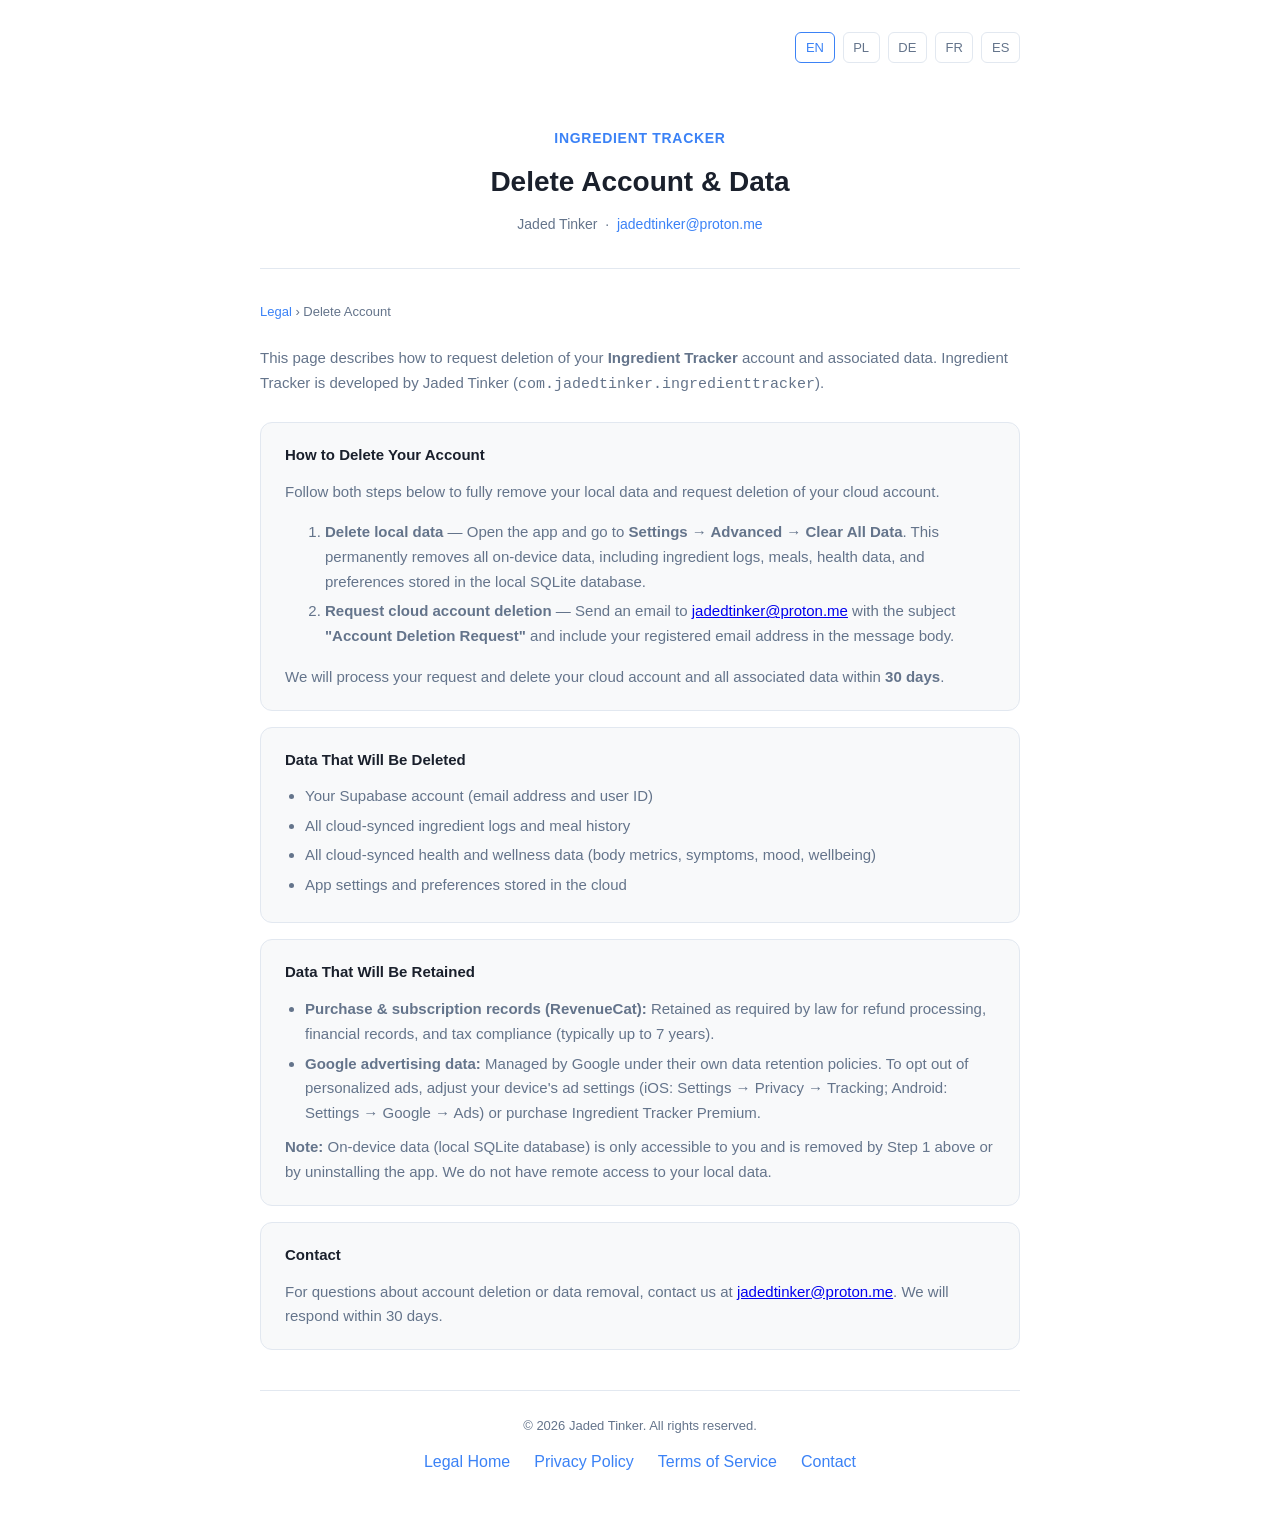
==== delete-account.html @ 76dcd32f "legal: update privacy pages" ====
<!DOCTYPE html>
<html lang="en">
<head>
  <meta charset="UTF-8" />
  <meta name="viewport" content="width=device-width, initial-scale=1.0" />
  <title>Delete Account — Ingredient Tracker</title>
  <link rel="stylesheet" href="style.css" />
  <script>
    (function () {
      var supported = ['en', 'pl', 'de', 'fr', 'es'];
      var param = new URLSearchParams(location.search).get('lang');
      var nav = ((navigator.language || navigator.userLanguage || '')).split('-')[0].toLowerCase();
      var lang = supported.indexOf(param) !== -1 ? param
               : supported.indexOf(nav)   !== -1 ? nav
               : 'en';
      window.SITE_LANG = lang;
      document.documentElement.lang = lang;
    }());
  </script>
</head>
<body>
  <div class="container">

    <!-- Language switcher -->
    <nav class="lang-switcher" id="lang-switcher">
      <a href="?lang=en">EN</a>
      <a href="?lang=pl">PL</a>
      <a href="?lang=de">DE</a>
      <a href="?lang=fr">FR</a>
      <a href="?lang=es">ES</a>
    </nav>

    <!-- ═══════════════════════════ ENGLISH ═══════════════════════════ -->
    <div class="lang-block" data-lang="en">
      <header>
        <p class="app-name">Ingredient Tracker</p>
        <h1>Delete Account &amp; Data</h1>
        <p class="meta">Jaded Tinker &nbsp;·&nbsp; <a href="mailto:jadedtinker@proton.me">jadedtinker@proton.me</a></p>
      </header>
      <nav class="breadcrumb"><a href="index.html">Legal</a> › Delete Account</nav>
      <p style="font-size:0.9375rem;color:var(--text-muted);margin-bottom:1.5rem;">This page describes how to request deletion of your <strong>Ingredient Tracker</strong> account and associated data. Ingredient Tracker is developed by Jaded Tinker (<code>com.jadedtinker.ingredienttracker</code>).</p>

      <section>
        <h2>How to Delete Your Account</h2>
        <p>Follow both steps below to fully remove your local data and request deletion of your cloud account.</p>
        <ol>
          <li>
            <strong>Delete local data</strong> — Open the app and go to <strong>Settings → Advanced → Clear All Data</strong>. This permanently removes all on-device data, including ingredient logs, meals, health data, and preferences stored in the local SQLite database.
          </li>
          <li>
            <strong>Request cloud account deletion</strong> — Send an email to <a href="mailto:jadedtinker@proton.me?subject=Account%20Deletion%20Request">jadedtinker@proton.me</a> with the subject <strong>"Account Deletion Request"</strong> and include your registered email address in the message body.
          </li>
        </ol>
        <p>We will process your request and delete your cloud account and all associated data within <strong>30 days</strong>.</p>
      </section>

      <section>
        <h2>Data That Will Be Deleted</h2>
        <ul>
          <li>Your Supabase account (email address and user ID)</li>
          <li>All cloud-synced ingredient logs and meal history</li>
          <li>All cloud-synced health and wellness data (body metrics, symptoms, mood, wellbeing)</li>
          <li>App settings and preferences stored in the cloud</li>
        </ul>
      </section>

      <section>
        <h2>Data That Will Be Retained</h2>
        <ul>
          <li><strong>Purchase &amp; subscription records (RevenueCat):</strong> Retained as required by law for refund processing, financial records, and tax compliance (typically up to 7 years).</li>
          <li><strong>Google advertising data:</strong> Managed by Google under their own data retention policies. To opt out of personalized ads, adjust your device's ad settings (iOS: Settings → Privacy → Tracking; Android: Settings → Google → Ads) or purchase Ingredient Tracker Premium.</li>
        </ul>
        <p><strong>Note:</strong> On-device data (local SQLite database) is only accessible to you and is removed by Step 1 above or by uninstalling the app. We do not have remote access to your local data.</p>
      </section>

      <section>
        <h2>Contact</h2>
        <p>For questions about account deletion or data removal, contact us at <a href="mailto:jadedtinker@proton.me">jadedtinker@proton.me</a>. We will respond within 30 days.</p>
      </section>

      <footer><p>© 2026 Jaded Tinker. All rights reserved.</p><div class="footer-links"><a href="index.html">Legal Home</a><a href="privacy.html">Privacy Policy</a><a href="terms.html">Terms of Service</a><a href="mailto:jadedtinker@proton.me">Contact</a></div></footer>
    </div>

    <!-- ═══════════════════════════ POLISH ═══════════════════════════ -->
    <div class="lang-block" data-lang="pl" hidden>
      <header>
        <p class="app-name">Ingredient Tracker</p>
        <h1>Usuń Konto i Dane</h1>
        <p class="meta">Jaded Tinker &nbsp;·&nbsp; <a href="mailto:jadedtinker@proton.me">jadedtinker@proton.me</a></p>
      </header>
      <nav class="breadcrumb"><a href="index.html?lang=pl">Dokumenty prawne</a> › Usuń Konto</nav>
      <p style="font-size:0.9375rem;color:var(--text-muted);margin-bottom:1.5rem;">Ta strona opisuje, jak poprosić o usunięcie konta w aplikacji <strong>Ingredient Tracker</strong> i powiązanych z nim danych. Aplikacja Ingredient Tracker jest tworzona przez Jaded Tinker (<code>com.jadedtinker.ingredienttracker</code>).</p>

      <section>
        <h2>Jak usunąć konto</h2>
        <p>Wykonaj oba poniższe kroki, aby całkowicie usunąć dane lokalne i poprosić o usunięcie konta w chmurze.</p>
        <ol>
          <li>
            <strong>Usuń dane lokalne</strong> — Otwórz aplikację i przejdź do <strong>Ustawienia → Zaawansowane → Wyczyść wszystkie dane</strong>. Spowoduje to trwałe usunięcie wszystkich danych zapisanych na urządzeniu: dzienników składników, posiłków, danych zdrowotnych i preferencji zapisanych w lokalnej bazie danych SQLite.
          </li>
          <li>
            <strong>Poproś o usunięcie konta w chmurze</strong> — Wyślij e-mail na adres <a href="mailto:jadedtinker@proton.me?subject=Pro%C5%9Bba%20o%20usuni%C4%99cie%20konta">jadedtinker@proton.me</a> z tematem <strong>„Prośba o usunięcie konta"</strong> i podaj w wiadomości swój zarejestrowany adres e-mail.
          </li>
        </ol>
        <p>Rozpatrzymy Twoją prośbę i usuniemy konto w chmurze wraz ze wszystkimi powiązanymi danymi w ciągu <strong>30 dni</strong>.</p>
      </section>

      <section>
        <h2>Dane, które zostaną usunięte</h2>
        <ul>
          <li>Twoje konto Supabase (adres e-mail i identyfikator użytkownika)</li>
          <li>Wszystkie zsynchronizowane dzienniki składników i historia posiłków</li>
          <li>Wszystkie zsynchronizowane dane zdrowotne i dotyczące samopoczucia (parametry ciała, objawy, nastrój, samopoczucie)</li>
          <li>Ustawienia i preferencje aplikacji przechowywane w chmurze</li>
        </ul>
      </section>

      <section>
        <h2>Dane, które zostaną zachowane</h2>
        <ul>
          <li><strong>Rekordy zakupów i subskrypcji (RevenueCat):</strong> Przechowywane zgodnie z wymogami prawa na potrzeby obsługi zwrotów, dokumentacji finansowej i rozliczeń podatkowych (zazwyczaj do 7 lat).</li>
          <li><strong>Dane reklamowe Google:</strong> Zarządzane przez Google zgodnie z ich własną polityką przechowywania danych. Aby zrezygnować z reklam spersonalizowanych, skorzystaj z ustawień reklam na swoim urządzeniu (iOS: Ustawienia → Prywatność → Śledzenie; Android: Ustawienia → Google → Reklamy) lub kup Ingredient Tracker Premium.</li>
        </ul>
        <p><strong>Uwaga:</strong> Dane lokalne na urządzeniu (lokalna baza danych SQLite) są dostępne wyłącznie dla Ciebie i są usuwane w kroku 1 powyżej lub po odinstalowaniu aplikacji. Nie mamy zdalnego dostępu do Twoich lokalnych danych.</p>
      </section>

      <section>
        <h2>Kontakt</h2>
        <p>W razie pytań dotyczących usunięcia konta lub danych skontaktuj się z nami pod adresem <a href="mailto:jadedtinker@proton.me">jadedtinker@proton.me</a>. Odpowiemy w ciągu 30 dni.</p>
      </section>

      <footer><p>© 2026 Jaded Tinker. Wszelkie prawa zastrzeżone.</p><div class="footer-links"><a href="index.html?lang=pl">Dokumenty prawne</a><a href="privacy.html?lang=pl">Polityka prywatności</a><a href="terms.html?lang=pl">Warunki korzystania</a><a href="mailto:jadedtinker@proton.me">Kontakt</a></div></footer>
    </div>

    <!-- ═══════════════════════════ GERMAN ═══════════════════════════ -->
    <div class="lang-block" data-lang="de" hidden>
      <header>
        <p class="app-name">Ingredient Tracker</p>
        <h1>Konto und Daten löschen</h1>
        <p class="meta">Jaded Tinker &nbsp;·&nbsp; <a href="mailto:jadedtinker@proton.me">jadedtinker@proton.me</a></p>
      </header>
      <nav class="breadcrumb"><a href="index.html?lang=de">Rechtliches</a> › Konto löschen</nav>
      <p style="font-size:0.9375rem;color:var(--text-muted);margin-bottom:1.5rem;">Diese Seite beschreibt, wie Sie die Löschung Ihres <strong>Ingredient Tracker</strong>-Kontos und der damit verbundenen Daten beantragen können. Ingredient Tracker wird von Jaded Tinker entwickelt (<code>com.jadedtinker.ingredienttracker</code>).</p>

      <section>
        <h2>So löschen Sie Ihr Konto</h2>
        <p>Führen Sie beide folgenden Schritte aus, um Ihre lokalen Daten vollständig zu entfernen und die Löschung Ihres Cloud-Kontos zu beantragen.</p>
        <ol>
          <li>
            <strong>Lokale Daten löschen</strong> — Öffnen Sie die App und gehen Sie zu <strong>Einstellungen → Erweitert → Alle Daten löschen</strong>. Dadurch werden alle auf dem Gerät gespeicherten Daten dauerhaft entfernt: Zutatenlogs, Mahlzeiten, Gesundheitsdaten und Einstellungen in der lokalen SQLite-Datenbank.
          </li>
          <li>
            <strong>Cloud-Konto-Löschung beantragen</strong> — Senden Sie eine E-Mail an <a href="mailto:jadedtinker@proton.me?subject=Antrag%20auf%20Kontol%C3%B6schung">jadedtinker@proton.me</a> mit dem Betreff <strong>„Antrag auf Kontolöschung"</strong> und geben Sie in der Nachricht Ihre registrierte E-Mail-Adresse an.
          </li>
        </ol>
        <p>Wir werden Ihre Anfrage bearbeiten und Ihr Cloud-Konto sowie alle zugehörigen Daten innerhalb von <strong>30 Tagen</strong> löschen.</p>
      </section>

      <section>
        <h2>Zu löschende Daten</h2>
        <ul>
          <li>Ihr Supabase-Konto (E-Mail-Adresse und Benutzer-ID)</li>
          <li>Alle cloud-synchronisierten Zutatenlogs und der Mahlzeitenverlauf</li>
          <li>Alle cloud-synchronisierten Gesundheits- und Wellnessdaten (Körperwerte, Symptome, Stimmung, Wohlbefinden)</li>
          <li>In der Cloud gespeicherte App-Einstellungen und Präferenzen</li>
        </ul>
      </section>

      <section>
        <h2>Aufzubewahrende Daten</h2>
        <ul>
          <li><strong>Kauf- und Abonnementdatensätze (RevenueCat):</strong> Werden gesetzlich vorgeschrieben für Rückabwicklungen, Finanzunterlagen und Steuerpflichten aufbewahrt (in der Regel bis zu 7 Jahre).</li>
          <li><strong>Google-Werbedaten:</strong> Werden von Google gemäß deren eigenen Datenaufbewahrungsrichtlinien verwaltet. Um personalisierte Werbung zu deaktivieren, nutzen Sie die Werbeeinstellungen Ihres Geräts (iOS: Einstellungen → Datenschutz → Tracking; Android: Einstellungen → Google → Werbung) oder erwerben Sie Ingredient Tracker Premium.</li>
        </ul>
        <p><strong>Hinweis:</strong> Lokale Gerätedaten (SQLite-Datenbank) sind nur für Sie zugänglich und werden durch Schritt 1 oben oder durch Deinstallation der App entfernt. Wir haben keinen Fernzugriff auf Ihre lokalen Daten.</p>
      </section>

      <section>
        <h2>Kontakt</h2>
        <p>Bei Fragen zur Kontolöschung oder Datenlöschung wenden Sie sich an <a href="mailto:jadedtinker@proton.me">jadedtinker@proton.me</a>. Wir antworten innerhalb von 30 Tagen.</p>
      </section>

      <footer><p>© 2026 Jaded Tinker. Alle Rechte vorbehalten.</p><div class="footer-links"><a href="index.html?lang=de">Rechtliches</a><a href="privacy.html?lang=de">Datenschutzerklärung</a><a href="terms.html?lang=de">Nutzungsbedingungen</a><a href="mailto:jadedtinker@proton.me">Kontakt</a></div></footer>
    </div>

    <!-- ═══════════════════════════ FRENCH ═══════════════════════════ -->
    <div class="lang-block" data-lang="fr" hidden>
      <header>
        <p class="app-name">Ingredient Tracker</p>
        <h1>Supprimer le Compte et les Données</h1>
        <p class="meta">Jaded Tinker &nbsp;·&nbsp; <a href="mailto:jadedtinker@proton.me">jadedtinker@proton.me</a></p>
      </header>
      <nav class="breadcrumb"><a href="index.html?lang=fr">Documents Légaux</a> › Supprimer le Compte</nav>
      <p style="font-size:0.9375rem;color:var(--text-muted);margin-bottom:1.5rem;">Cette page explique comment demander la suppression de votre compte <strong>Ingredient Tracker</strong> et des données associées. Ingredient Tracker est développé par Jaded Tinker (<code>com.jadedtinker.ingredienttracker</code>).</p>

      <section>
        <h2>Comment supprimer votre compte</h2>
        <p>Suivez les deux étapes ci-dessous pour supprimer intégralement vos données locales et demander la suppression de votre compte cloud.</p>
        <ol>
          <li>
            <strong>Effacer les données locales</strong> — Ouvrez l'application et accédez à <strong>Paramètres → Avancé → Effacer toutes les données</strong>. Cela supprimera définitivement toutes les données stockées sur l'appareil : journaux d'ingrédients, repas, données de santé et préférences enregistrés dans la base de données SQLite locale.
          </li>
          <li>
            <strong>Demander la suppression du compte cloud</strong> — Envoyez un e-mail à <a href="mailto:jadedtinker@proton.me?subject=Demande%20de%20suppression%20de%20compte">jadedtinker@proton.me</a> avec l'objet <strong>« Demande de suppression de compte »</strong> et indiquez votre adresse e-mail enregistrée dans le corps du message.
          </li>
        </ol>
        <p>Nous traiterons votre demande et supprimerons votre compte cloud ainsi que toutes les données associées dans un délai de <strong>30 jours</strong>.</p>
      </section>

      <section>
        <h2>Données qui seront supprimées</h2>
        <ul>
          <li>Votre compte Supabase (adresse e-mail et identifiant utilisateur)</li>
          <li>Tous les journaux d'ingrédients et l'historique des repas synchronisés dans le cloud</li>
          <li>Toutes les données de santé et de bien-être synchronisées (métriques corporelles, symptômes, humeur, bien-être)</li>
          <li>Paramètres et préférences de l'application stockés dans le cloud</li>
        </ul>
      </section>

      <section>
        <h2>Données conservées</h2>
        <ul>
          <li><strong>Enregistrements d'achats et d'abonnements (RevenueCat) :</strong> Conservés conformément à la loi pour le traitement des remboursements, les documents financiers et les obligations fiscales (généralement jusqu'à 7 ans).</li>
          <li><strong>Données publicitaires Google :</strong> Gérées par Google selon leurs propres politiques de conservation des données. Pour désactiver la publicité personnalisée, utilisez les paramètres publicitaires de votre appareil (iOS : Réglages → Confidentialité → Suivi ; Android : Paramètres → Google → Annonces) ou achetez Ingredient Tracker Premium.</li>
        </ul>
        <p><strong>Remarque :</strong> Les données locales sur l'appareil (base de données SQLite) ne sont accessibles qu'à vous et sont supprimées à l'étape 1 ci-dessus ou lors de la désinstallation de l'application. Nous n'avons pas accès à distance à vos données locales.</p>
      </section>

      <section>
        <h2>Contact</h2>
        <p>Pour toute question concernant la suppression de compte ou de données, contactez-nous à <a href="mailto:jadedtinker@proton.me">jadedtinker@proton.me</a>. Nous répondrons dans un délai de 30 jours.</p>
      </section>

      <footer><p>© 2026 Jaded Tinker. Tous droits réservés.</p><div class="footer-links"><a href="index.html?lang=fr">Documents Légaux</a><a href="privacy.html?lang=fr">Politique de Confidentialité</a><a href="terms.html?lang=fr">Conditions d'Utilisation</a><a href="mailto:jadedtinker@proton.me">Contact</a></div></footer>
    </div>

    <!-- ═══════════════════════════ SPANISH ═══════════════════════════ -->
    <div class="lang-block" data-lang="es" hidden>
      <header>
        <p class="app-name">Ingredient Tracker</p>
        <h1>Eliminar Cuenta y Datos</h1>
        <p class="meta">Jaded Tinker &nbsp;·&nbsp; <a href="mailto:jadedtinker@proton.me">jadedtinker@proton.me</a></p>
      </header>
      <nav class="breadcrumb"><a href="index.html?lang=es">Documentos Legales</a> › Eliminar Cuenta</nav>
      <p style="font-size:0.9375rem;color:var(--text-muted);margin-bottom:1.5rem;">Esta página describe cómo solicitar la eliminación de su cuenta de <strong>Ingredient Tracker</strong> y los datos asociados. Ingredient Tracker es desarrollado por Jaded Tinker (<code>com.jadedtinker.ingredienttracker</code>).</p>

      <section>
        <h2>Cómo eliminar su cuenta</h2>
        <p>Siga los dos pasos a continuación para eliminar completamente sus datos locales y solicitar la eliminación de su cuenta en la nube.</p>
        <ol>
          <li>
            <strong>Borrar datos locales</strong> — Abra la aplicación y vaya a <strong>Configuración → Avanzado → Borrar todos los datos</strong>. Esto eliminará permanentemente todos los datos almacenados en el dispositivo: registros de ingredientes, comidas, datos de salud y preferencias guardados en la base de datos SQLite local.
          </li>
          <li>
            <strong>Solicitar la eliminación de la cuenta en la nube</strong> — Envíe un correo electrónico a <a href="mailto:jadedtinker@proton.me?subject=Solicitud%20de%20eliminaci%C3%B3n%20de%20cuenta">jadedtinker@proton.me</a> con el asunto <strong>"Solicitud de eliminación de cuenta"</strong> e incluya su dirección de correo electrónico registrada en el cuerpo del mensaje.
          </li>
        </ol>
        <p>Procesaremos su solicitud y eliminaremos su cuenta en la nube y todos los datos asociados en un plazo de <strong>30 días</strong>.</p>
      </section>

      <section>
        <h2>Datos que serán eliminados</h2>
        <ul>
          <li>Su cuenta de Supabase (dirección de correo electrónico e ID de usuario)</li>
          <li>Todos los registros de ingredientes e historial de comidas sincronizados en la nube</li>
          <li>Todos los datos de salud y bienestar sincronizados (métricas corporales, síntomas, estado de ánimo, bienestar)</li>
          <li>Configuración y preferencias de la aplicación almacenadas en la nube</li>
        </ul>
      </section>

      <section>
        <h2>Datos que se conservarán</h2>
        <ul>
          <li><strong>Registros de compras y suscripciones (RevenueCat):</strong> Conservados según lo exige la ley para el procesamiento de reembolsos, registros financieros y cumplimiento fiscal (generalmente hasta 7 años).</li>
          <li><strong>Datos publicitarios de Google:</strong> Gestionados por Google según sus propias políticas de retención de datos. Para desactivar los anuncios personalizados, use la configuración de anuncios de su dispositivo (iOS: Configuración → Privacidad → Seguimiento; Android: Configuración → Google → Anuncios) o compre Ingredient Tracker Premium.</li>
        </ul>
        <p><strong>Nota:</strong> Los datos locales en el dispositivo (base de datos SQLite) solo son accesibles para usted y se eliminan en el paso 1 anterior o al desinstalar la aplicación. No tenemos acceso remoto a sus datos locales.</p>
      </section>

      <section>
        <h2>Contacto</h2>
        <p>Para preguntas sobre la eliminación de cuenta o datos, contáctenos en <a href="mailto:jadedtinker@proton.me">jadedtinker@proton.me</a>. Responderemos en un plazo de 30 días.</p>
      </section>

      <footer><p>© 2026 Jaded Tinker. Todos los derechos reservados.</p><div class="footer-links"><a href="index.html?lang=es">Documentos Legales</a><a href="privacy.html?lang=es">Política de Privacidad</a><a href="terms.html?lang=es">Términos de Servicio</a><a href="mailto:jadedtinker@proton.me">Contacto</a></div></footer>
    </div>

  </div>

  <script>
    (function () {
      var lang = window.SITE_LANG;
      var blocks = document.querySelectorAll('.lang-block');
      for (var i = 0; i < blocks.length; i++) {
        blocks[i].hidden = blocks[i].dataset.lang !== lang;
      }
      var links = document.querySelectorAll('#lang-switcher a');
      for (var j = 0; j < links.length; j++) {
        var href = links[j].getAttribute('href');
        if (href === '?lang=' + lang) {
          links[j].classList.add('active');
        }
      }
    }());
  </script>
</body>
</html>
---- style.css ----
*, *::before, *::after { box-sizing: border-box; }

:root {
  --bg: #ffffff;
  --surface: #f8f9fa;
  --border: #e2e8f0;
  --text: #1a202c;
  --text-muted: #64748b;
  --primary: #3b82f6;
  --warning-bg: #fef2f2;
  --warning-border: #fca5a5;
  --warning-text: #991b1b;
}

@media (prefers-color-scheme: dark) {
  :root {
    --bg: #0f172a;
    --surface: #1e293b;
    --border: #334155;
    --text: #f1f5f9;
    --text-muted: #94a3b8;
    --primary: #60a5fa;
    --warning-bg: #1c0a0a;
    --warning-border: #7f1d1d;
    --warning-text: #fca5a5;
  }
}

html { font-size: 16px; }

body {
  margin: 0;
  padding: 0;
  background: var(--bg);
  color: var(--text);
  font-family: -apple-system, BlinkMacSystemFont, "Segoe UI", Roboto, Helvetica, Arial, sans-serif;
  line-height: 1.65;
}

.container {
  max-width: 800px;
  margin: 0 auto;
  padding: 2rem 1.25rem 4rem;
}

/* Header */
header {
  text-align: center;
  padding: 2.5rem 0 2rem;
  border-bottom: 1px solid var(--border);
  margin-bottom: 2rem;
}

header .app-name {
  font-size: 0.875rem;
  font-weight: 600;
  color: var(--primary);
  letter-spacing: 0.05em;
  text-transform: uppercase;
  margin: 0 0 0.5rem;
}

header h1 {
  font-size: 1.75rem;
  font-weight: 700;
  margin: 0 0 0.5rem;
  color: var(--text);
}

header .meta {
  font-size: 0.875rem;
  color: var(--text-muted);
  margin: 0;
}

header .meta a {
  color: var(--primary);
  text-decoration: none;
}

header .meta a:hover {
  text-decoration: underline;
}

/* Sections */
section {
  background: var(--surface);
  border: 1px solid var(--border);
  border-radius: 0.75rem;
  padding: 1.25rem 1.5rem;
  margin-bottom: 1rem;
}

section h2 {
  font-size: 0.9375rem;
  font-weight: 600;
  margin: 0 0 0.75rem;
  color: var(--text);
}

section p {
  margin: 0 0 0.6rem;
  font-size: 0.9375rem;
  color: var(--text-muted);
}

section p:last-child { margin-bottom: 0; }

section ul {
  margin: 0.25rem 0 0.6rem 1.25rem;
  padding: 0;
}

section ul:last-child { margin-bottom: 0; }

section li {
  font-size: 0.9375rem;
  color: var(--text-muted);
  margin-bottom: 0.3rem;
}

section .sub-heading {
  font-size: 0.875rem;
  font-weight: 600;
  color: var(--text);
  margin: 1rem 0 0.4rem;
  display: block;
}

section .sub-heading:first-child { margin-top: 0; }

/* Medical disclaimer box */
.disclaimer {
  background: var(--warning-bg);
  border: 1px solid var(--warning-border);
  border-radius: 0.5rem;
  padding: 1rem;
  margin: 0.75rem 0;
}

.disclaimer .disclaimer-title {
  font-size: 0.875rem;
  font-weight: 700;
  color: var(--warning-text);
  margin: 0 0 0.5rem;
  display: block;
}

.disclaimer p {
  font-size: 0.875rem;
  color: var(--warning-text);
  margin: 0;
}

/* Third-party provider blocks */
.provider {
  margin-top: 1rem;
  padding-top: 1rem;
  border-top: 1px solid var(--border);
}

.provider:first-of-type { border-top: none; margin-top: 0; padding-top: 0; }

.provider-name {
  font-size: 0.875rem;
  font-weight: 600;
  color: var(--text);
  display: block;
  margin-bottom: 0.3rem;
}

.provider-policy {
  font-size: 0.8125rem;
  color: var(--text-muted);
  display: block;
  margin-top: 0.25rem;
}

.provider-policy a {
  color: var(--primary);
  text-decoration: none;
}

.provider-policy a:hover { text-decoration: underline; }

/* Footer */
footer {
  margin-top: 2.5rem;
  padding-top: 1.5rem;
  border-top: 1px solid var(--border);
  text-align: center;
}

footer p {
  font-size: 0.8125rem;
  color: var(--text-muted);
  margin: 0 0 0.5rem;
}

footer a {
  color: var(--primary);
  text-decoration: none;
}

footer a:hover { text-decoration: underline; }

footer .footer-links {
  display: flex;
  justify-content: center;
  gap: 1.5rem;
  flex-wrap: wrap;
  margin-top: 0.75rem;
}

/* Language switcher */
.lang-switcher {
  display: flex;
  gap: 0.5rem;
  justify-content: flex-end;
  flex-wrap: wrap;
  margin-bottom: 1.5rem;
}

.lang-switcher a {
  font-size: 0.8125rem;
  font-weight: 500;
  padding: 0.25rem 0.6rem;
  border-radius: 0.375rem;
  border: 1px solid var(--border);
  color: var(--text-muted);
  text-decoration: none;
  transition: border-color 0.15s, color 0.15s;
}

.lang-switcher a:hover,
.lang-switcher a.active {
  border-color: var(--primary);
  color: var(--primary);
}

/* Nav breadcrumb */
.breadcrumb {
  font-size: 0.8125rem;
  color: var(--text-muted);
  margin-bottom: 1.5rem;
}

.breadcrumb a {
  color: var(--primary);
  text-decoration: none;
}

.breadcrumb a:hover { text-decoration: underline; }
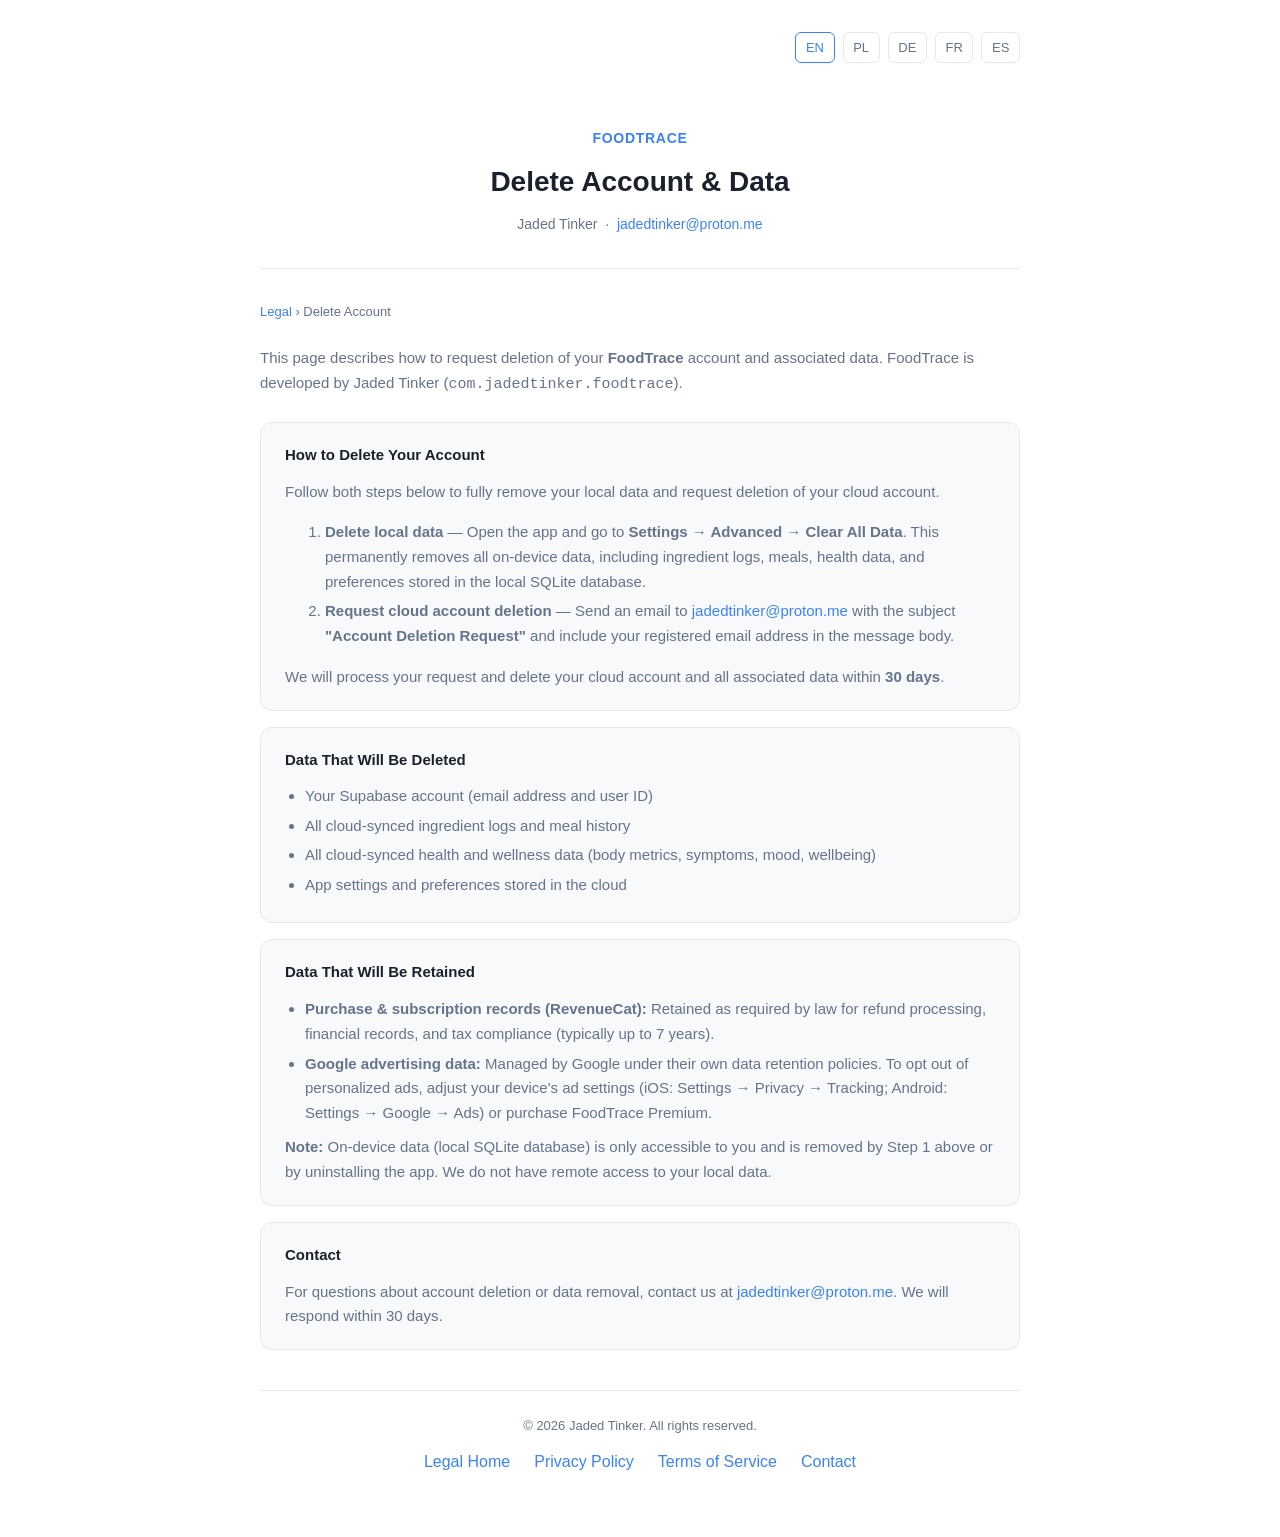
==== commit 940f1eac: "clean app rebuild and name change" ====
--- a/delete-account.html
+++ b/delete-account.html
@@ -1,307 +1,670 @@
 <!DOCTYPE html>
 <html lang="en">
-<head>
-  <meta charset="UTF-8" />
-  <meta name="viewport" content="width=device-width, initial-scale=1.0" />
-  <title>Delete Account — Ingredient Tracker</title>
-  <link rel="stylesheet" href="style.css" />
-  <script>
-    (function () {
-      var supported = ['en', 'pl', 'de', 'fr', 'es'];
-      var param = new URLSearchParams(location.search).get('lang');
-      var nav = ((navigator.language || navigator.userLanguage || '')).split('-')[0].toLowerCase();
-      var lang = supported.indexOf(param) !== -1 ? param
-               : supported.indexOf(nav)   !== -1 ? nav
-               : 'en';
-      window.SITE_LANG = lang;
-      document.documentElement.lang = lang;
-    }());
-  </script>
-</head>
-<body>
-  <div class="container">
-
-    <!-- Language switcher -->
-    <nav class="lang-switcher" id="lang-switcher">
-      <a href="?lang=en">EN</a>
-      <a href="?lang=pl">PL</a>
-      <a href="?lang=de">DE</a>
-      <a href="?lang=fr">FR</a>
-      <a href="?lang=es">ES</a>
-    </nav>
-
-    <!-- ═══════════════════════════ ENGLISH ═══════════════════════════ -->
-    <div class="lang-block" data-lang="en">
-      <header>
-        <p class="app-name">Ingredient Tracker</p>
-        <h1>Delete Account &amp; Data</h1>
-        <p class="meta">Jaded Tinker &nbsp;·&nbsp; <a href="mailto:jadedtinker@proton.me">jadedtinker@proton.me</a></p>
-      </header>
-      <nav class="breadcrumb"><a href="index.html">Legal</a> › Delete Account</nav>
-      <p style="font-size:0.9375rem;color:var(--text-muted);margin-bottom:1.5rem;">This page describes how to request deletion of your <strong>Ingredient Tracker</strong> account and associated data. Ingredient Tracker is developed by Jaded Tinker (<code>com.jadedtinker.ingredienttracker</code>).</p>
-
-      <section>
-        <h2>How to Delete Your Account</h2>
-        <p>Follow both steps below to fully remove your local data and request deletion of your cloud account.</p>
-        <ol>
-          <li>
-            <strong>Delete local data</strong> — Open the app and go to <strong>Settings → Advanced → Clear All Data</strong>. This permanently removes all on-device data, including ingredient logs, meals, health data, and preferences stored in the local SQLite database.
-          </li>
-          <li>
-            <strong>Request cloud account deletion</strong> — Send an email to <a href="mailto:jadedtinker@proton.me?subject=Account%20Deletion%20Request">jadedtinker@proton.me</a> with the subject <strong>"Account Deletion Request"</strong> and include your registered email address in the message body.
-          </li>
-        </ol>
-        <p>We will process your request and delete your cloud account and all associated data within <strong>30 days</strong>.</p>
-      </section>
-
-      <section>
-        <h2>Data That Will Be Deleted</h2>
-        <ul>
-          <li>Your Supabase account (email address and user ID)</li>
-          <li>All cloud-synced ingredient logs and meal history</li>
-          <li>All cloud-synced health and wellness data (body metrics, symptoms, mood, wellbeing)</li>
-          <li>App settings and preferences stored in the cloud</li>
-        </ul>
-      </section>
-
-      <section>
-        <h2>Data That Will Be Retained</h2>
-        <ul>
-          <li><strong>Purchase &amp; subscription records (RevenueCat):</strong> Retained as required by law for refund processing, financial records, and tax compliance (typically up to 7 years).</li>
-          <li><strong>Google advertising data:</strong> Managed by Google under their own data retention policies. To opt out of personalized ads, adjust your device's ad settings (iOS: Settings → Privacy → Tracking; Android: Settings → Google → Ads) or purchase Ingredient Tracker Premium.</li>
-        </ul>
-        <p><strong>Note:</strong> On-device data (local SQLite database) is only accessible to you and is removed by Step 1 above or by uninstalling the app. We do not have remote access to your local data.</p>
-      </section>
-
-      <section>
-        <h2>Contact</h2>
-        <p>For questions about account deletion or data removal, contact us at <a href="mailto:jadedtinker@proton.me">jadedtinker@proton.me</a>. We will respond within 30 days.</p>
-      </section>
-
-      <footer><p>© 2026 Jaded Tinker. All rights reserved.</p><div class="footer-links"><a href="index.html">Legal Home</a><a href="privacy.html">Privacy Policy</a><a href="terms.html">Terms of Service</a><a href="mailto:jadedtinker@proton.me">Contact</a></div></footer>
+  <head>
+    <meta charset="UTF-8" />
+    <meta name="viewport" content="width=device-width, initial-scale=1.0" />
+    <title>Delete Account — FoodTrace</title>
+    <link rel="stylesheet" href="style.css" />
+    <script>
+      (function () {
+        var supported = ["en", "pl", "de", "fr", "es"];
+        var param = new URLSearchParams(location.search).get("lang");
+        var nav = (navigator.language || navigator.userLanguage || "")
+          .split("-")[0]
+          .toLowerCase();
+        var lang =
+          supported.indexOf(param) !== -1
+            ? param
+            : supported.indexOf(nav) !== -1
+            ? nav
+            : "en";
+        window.SITE_LANG = lang;
+        document.documentElement.lang = lang;
+      })();
+    </script>
+  </head>
+  <body>
+    <div class="container">
+      <!-- Language switcher -->
+      <nav class="lang-switcher" id="lang-switcher">
+        <a href="?lang=en">EN</a>
+        <a href="?lang=pl">PL</a>
+        <a href="?lang=de">DE</a>
+        <a href="?lang=fr">FR</a>
+        <a href="?lang=es">ES</a>
+      </nav>
+
+      <!-- ═══════════════════════════ ENGLISH ═══════════════════════════ -->
+      <div class="lang-block" data-lang="en">
+        <header>
+          <p class="app-name">FoodTrace</p>
+          <h1>Delete Account &amp; Data</h1>
+          <p class="meta">
+            Jaded Tinker &nbsp;·&nbsp;
+            <a href="mailto:jadedtinker@proton.me">jadedtinker@proton.me</a>
+          </p>
+        </header>
+        <nav class="breadcrumb">
+          <a href="index.html">Legal</a> › Delete Account
+        </nav>
+        <p
+          style="
+            font-size: 0.9375rem;
+            color: var(--text-muted);
+            margin-bottom: 1.5rem;
+          "
+        >
+          This page describes how to request deletion of your
+          <strong>FoodTrace</strong> account and associated data. FoodTrace is
+          developed by Jaded Tinker (<code>com.jadedtinker.foodtrace</code>).
+        </p>
+
+        <section>
+          <h2>How to Delete Your Account</h2>
+          <p>
+            Follow both steps below to fully remove your local data and request
+            deletion of your cloud account.
+          </p>
+          <ol>
+            <li>
+              <strong>Delete local data</strong> — Open the app and go to
+              <strong>Settings → Advanced → Clear All Data</strong>. This
+              permanently removes all on-device data, including ingredient logs,
+              meals, health data, and preferences stored in the local SQLite
+              database.
+            </li>
+            <li>
+              <strong>Request cloud account deletion</strong> — Send an email to
+              <a
+                href="mailto:jadedtinker@proton.me?subject=Account%20Deletion%20Request"
+                >jadedtinker@proton.me</a
+              >
+              with the subject <strong>"Account Deletion Request"</strong> and
+              include your registered email address in the message body.
+            </li>
+          </ol>
+          <p>
+            We will process your request and delete your cloud account and all
+            associated data within <strong>30 days</strong>.
+          </p>
+        </section>
+
+        <section>
+          <h2>Data That Will Be Deleted</h2>
+          <ul>
+            <li>Your Supabase account (email address and user ID)</li>
+            <li>All cloud-synced ingredient logs and meal history</li>
+            <li>
+              All cloud-synced health and wellness data (body metrics, symptoms,
+              mood, wellbeing)
+            </li>
+            <li>App settings and preferences stored in the cloud</li>
+          </ul>
+        </section>
+
+        <section>
+          <h2>Data That Will Be Retained</h2>
+          <ul>
+            <li>
+              <strong>Purchase &amp; subscription records (RevenueCat):</strong>
+              Retained as required by law for refund processing, financial
+              records, and tax compliance (typically up to 7 years).
+            </li>
+            <li>
+              <strong>Google advertising data:</strong> Managed by Google under
+              their own data retention policies. To opt out of personalized ads,
+              adjust your device's ad settings (iOS: Settings → Privacy →
+              Tracking; Android: Settings → Google → Ads) or purchase FoodTrace
+              Premium.
+            </li>
+          </ul>
+          <p>
+            <strong>Note:</strong> On-device data (local SQLite database) is
+            only accessible to you and is removed by Step 1 above or by
+            uninstalling the app. We do not have remote access to your local
+            data.
+          </p>
+        </section>
+
+        <section>
+          <h2>Contact</h2>
+          <p>
+            For questions about account deletion or data removal, contact us at
+            <a href="mailto:jadedtinker@proton.me">jadedtinker@proton.me</a>. We
+            will respond within 30 days.
+          </p>
+        </section>
+
+        <footer>
+          <p>© 2026 Jaded Tinker. All rights reserved.</p>
+          <div class="footer-links">
+            <a href="index.html">Legal Home</a
+            ><a href="privacy.html">Privacy Policy</a
+            ><a href="terms.html">Terms of Service</a
+            ><a href="mailto:jadedtinker@proton.me">Contact</a>
+          </div>
+        </footer>
+      </div>
+
+      <!-- ═══════════════════════════ POLISH ═══════════════════════════ -->
+      <div class="lang-block" data-lang="pl" hidden>
+        <header>
+          <p class="app-name">FoodTrace</p>
+          <h1>Usuń Konto i Dane</h1>
+          <p class="meta">
+            Jaded Tinker &nbsp;·&nbsp;
+            <a href="mailto:jadedtinker@proton.me">jadedtinker@proton.me</a>
+          </p>
+        </header>
+        <nav class="breadcrumb">
+          <a href="index.html?lang=pl">Dokumenty prawne</a> › Usuń Konto
+        </nav>
+        <p
+          style="
+            font-size: 0.9375rem;
+            color: var(--text-muted);
+            margin-bottom: 1.5rem;
+          "
+        >
+          Ta strona opisuje, jak poprosić o usunięcie konta w aplikacji
+          <strong>FoodTrace</strong> i powiązanych z nim danych. Aplikacja
+          FoodTrace jest tworzona przez Jaded Tinker
+          (<code>com.jadedtinker.foodtrace</code>).
+        </p>
+
+        <section>
+          <h2>Jak usunąć konto</h2>
+          <p>
+            Wykonaj oba poniższe kroki, aby całkowicie usunąć dane lokalne i
+            poprosić o usunięcie konta w chmurze.
+          </p>
+          <ol>
+            <li>
+              <strong>Usuń dane lokalne</strong> — Otwórz aplikację i przejdź do
+              <strong>Ustawienia → Zaawansowane → Wyczyść wszystkie dane</strong
+              >. Spowoduje to trwałe usunięcie wszystkich danych zapisanych na
+              urządzeniu: dzienników składników, posiłków, danych zdrowotnych i
+              preferencji zapisanych w lokalnej bazie danych SQLite.
+            </li>
+            <li>
+              <strong>Poproś o usunięcie konta w chmurze</strong> — Wyślij
+              e-mail na adres
+              <a
+                href="mailto:jadedtinker@proton.me?subject=Pro%C5%9Bba%20o%20usuni%C4%99cie%20konta"
+                >jadedtinker@proton.me</a
+              >
+              z tematem <strong>„Prośba o usunięcie konta"</strong> i podaj w
+              wiadomości swój zarejestrowany adres e-mail.
+            </li>
+          </ol>
+          <p>
+            Rozpatrzymy Twoją prośbę i usuniemy konto w chmurze wraz ze
+            wszystkimi powiązanymi danymi w ciągu <strong>30 dni</strong>.
+          </p>
+        </section>
+
+        <section>
+          <h2>Dane, które zostaną usunięte</h2>
+          <ul>
+            <li>
+              Twoje konto Supabase (adres e-mail i identyfikator użytkownika)
+            </li>
+            <li>
+              Wszystkie zsynchronizowane dzienniki składników i historia
+              posiłków
+            </li>
+            <li>
+              Wszystkie zsynchronizowane dane zdrowotne i dotyczące samopoczucia
+              (parametry ciała, objawy, nastrój, samopoczucie)
+            </li>
+            <li>Ustawienia i preferencje aplikacji przechowywane w chmurze</li>
+          </ul>
+        </section>
+
+        <section>
+          <h2>Dane, które zostaną zachowane</h2>
+          <ul>
+            <li>
+              <strong>Rekordy zakupów i subskrypcji (RevenueCat):</strong>
+              Przechowywane zgodnie z wymogami prawa na potrzeby obsługi
+              zwrotów, dokumentacji finansowej i rozliczeń podatkowych
+              (zazwyczaj do 7 lat).
+            </li>
+            <li>
+              <strong>Dane reklamowe Google:</strong> Zarządzane przez Google
+              zgodnie z ich własną polityką przechowywania danych. Aby
+              zrezygnować z reklam spersonalizowanych, skorzystaj z ustawień
+              reklam na swoim urządzeniu (iOS: Ustawienia → Prywatność →
+              Śledzenie; Android: Ustawienia → Google → Reklamy) lub kup
+              FoodTrace Premium.
+            </li>
+          </ul>
+          <p>
+            <strong>Uwaga:</strong> Dane lokalne na urządzeniu (lokalna baza
+            danych SQLite) są dostępne wyłącznie dla Ciebie i są usuwane w kroku
+            1 powyżej lub po odinstalowaniu aplikacji. Nie mamy zdalnego dostępu
+            do Twoich lokalnych danych.
+          </p>
+        </section>
+
+        <section>
+          <h2>Kontakt</h2>
+          <p>
+            W razie pytań dotyczących usunięcia konta lub danych skontaktuj się
+            z nami pod adresem
+            <a href="mailto:jadedtinker@proton.me">jadedtinker@proton.me</a>.
+            Odpowiemy w ciągu 30 dni.
+          </p>
+        </section>
+
+        <footer>
+          <p>© 2026 Jaded Tinker. Wszelkie prawa zastrzeżone.</p>
+          <div class="footer-links">
+            <a href="index.html?lang=pl">Dokumenty prawne</a
+            ><a href="privacy.html?lang=pl">Polityka prywatności</a
+            ><a href="terms.html?lang=pl">Warunki korzystania</a
+            ><a href="mailto:jadedtinker@proton.me">Kontakt</a>
+          </div>
+        </footer>
+      </div>
+
+      <!-- ═══════════════════════════ GERMAN ═══════════════════════════ -->
+      <div class="lang-block" data-lang="de" hidden>
+        <header>
+          <p class="app-name">FoodTrace</p>
+          <h1>Konto und Daten löschen</h1>
+          <p class="meta">
+            Jaded Tinker &nbsp;·&nbsp;
+            <a href="mailto:jadedtinker@proton.me">jadedtinker@proton.me</a>
+          </p>
+        </header>
+        <nav class="breadcrumb">
+          <a href="index.html?lang=de">Rechtliches</a> › Konto löschen
+        </nav>
+        <p
+          style="
+            font-size: 0.9375rem;
+            color: var(--text-muted);
+            margin-bottom: 1.5rem;
+          "
+        >
+          Diese Seite beschreibt, wie Sie die Löschung Ihres
+          <strong>FoodTrace</strong>-Kontos und der damit verbundenen Daten
+          beantragen können. FoodTrace wird von Jaded Tinker entwickelt
+          (<code>com.jadedtinker.foodtrace</code>).
+        </p>
+
+        <section>
+          <h2>So löschen Sie Ihr Konto</h2>
+          <p>
+            Führen Sie beide folgenden Schritte aus, um Ihre lokalen Daten
+            vollständig zu entfernen und die Löschung Ihres Cloud-Kontos zu
+            beantragen.
+          </p>
+          <ol>
+            <li>
+              <strong>Lokale Daten löschen</strong> — Öffnen Sie die App und
+              gehen Sie zu
+              <strong>Einstellungen → Erweitert → Alle Daten löschen</strong>.
+              Dadurch werden alle auf dem Gerät gespeicherten Daten dauerhaft
+              entfernt: Zutatenlogs, Mahlzeiten, Gesundheitsdaten und
+              Einstellungen in der lokalen SQLite-Datenbank.
+            </li>
+            <li>
+              <strong>Cloud-Konto-Löschung beantragen</strong> — Senden Sie eine
+              E-Mail an
+              <a
+                href="mailto:jadedtinker@proton.me?subject=Antrag%20auf%20Kontol%C3%B6schung"
+                >jadedtinker@proton.me</a
+              >
+              mit dem Betreff <strong>„Antrag auf Kontolöschung"</strong> und
+              geben Sie in der Nachricht Ihre registrierte E-Mail-Adresse an.
+            </li>
+          </ol>
+          <p>
+            Wir werden Ihre Anfrage bearbeiten und Ihr Cloud-Konto sowie alle
+            zugehörigen Daten innerhalb von <strong>30 Tagen</strong> löschen.
+          </p>
+        </section>
+
+        <section>
+          <h2>Zu löschende Daten</h2>
+          <ul>
+            <li>Ihr Supabase-Konto (E-Mail-Adresse und Benutzer-ID)</li>
+            <li>
+              Alle cloud-synchronisierten Zutatenlogs und der Mahlzeitenverlauf
+            </li>
+            <li>
+              Alle cloud-synchronisierten Gesundheits- und Wellnessdaten
+              (Körperwerte, Symptome, Stimmung, Wohlbefinden)
+            </li>
+            <li>In der Cloud gespeicherte App-Einstellungen und Präferenzen</li>
+          </ul>
+        </section>
+
+        <section>
+          <h2>Aufzubewahrende Daten</h2>
+          <ul>
+            <li>
+              <strong>Kauf- und Abonnementdatensätze (RevenueCat):</strong>
+              Werden gesetzlich vorgeschrieben für Rückabwicklungen,
+              Finanzunterlagen und Steuerpflichten aufbewahrt (in der Regel bis
+              zu 7 Jahre).
+            </li>
+            <li>
+              <strong>Google-Werbedaten:</strong> Werden von Google gemäß deren
+              eigenen Datenaufbewahrungsrichtlinien verwaltet. Um
+              personalisierte Werbung zu deaktivieren, nutzen Sie die
+              Werbeeinstellungen Ihres Geräts (iOS: Einstellungen → Datenschutz
+              → Tracking; Android: Einstellungen → Google → Werbung) oder
+              erwerben Sie FoodTrace Premium.
+            </li>
+          </ul>
+          <p>
+            <strong>Hinweis:</strong> Lokale Gerätedaten (SQLite-Datenbank) sind
+            nur für Sie zugänglich und werden durch Schritt 1 oben oder durch
+            Deinstallation der App entfernt. Wir haben keinen Fernzugriff auf
+            Ihre lokalen Daten.
+          </p>
+        </section>
+
+        <section>
+          <h2>Kontakt</h2>
+          <p>
+            Bei Fragen zur Kontolöschung oder Datenlöschung wenden Sie sich an
+            <a href="mailto:jadedtinker@proton.me">jadedtinker@proton.me</a>.
+            Wir antworten innerhalb von 30 Tagen.
+          </p>
+        </section>
+
+        <footer>
+          <p>© 2026 Jaded Tinker. Alle Rechte vorbehalten.</p>
+          <div class="footer-links">
+            <a href="index.html?lang=de">Rechtliches</a
+            ><a href="privacy.html?lang=de">Datenschutzerklärung</a
+            ><a href="terms.html?lang=de">Nutzungsbedingungen</a
+            ><a href="mailto:jadedtinker@proton.me">Kontakt</a>
+          </div>
+        </footer>
+      </div>
+
+      <!-- ═══════════════════════════ FRENCH ═══════════════════════════ -->
+      <div class="lang-block" data-lang="fr" hidden>
+        <header>
+          <p class="app-name">FoodTrace</p>
+          <h1>Supprimer le Compte et les Données</h1>
+          <p class="meta">
+            Jaded Tinker &nbsp;·&nbsp;
+            <a href="mailto:jadedtinker@proton.me">jadedtinker@proton.me</a>
+          </p>
+        </header>
+        <nav class="breadcrumb">
+          <a href="index.html?lang=fr">Documents Légaux</a> › Supprimer le
+          Compte
+        </nav>
+        <p
+          style="
+            font-size: 0.9375rem;
+            color: var(--text-muted);
+            margin-bottom: 1.5rem;
+          "
+        >
+          Cette page explique comment demander la suppression de votre compte
+          <strong>FoodTrace</strong> et des données associées. FoodTrace est
+          développé par Jaded Tinker (<code>com.jadedtinker.foodtrace</code>).
+        </p>
+
+        <section>
+          <h2>Comment supprimer votre compte</h2>
+          <p>
+            Suivez les deux étapes ci-dessous pour supprimer intégralement vos
+            données locales et demander la suppression de votre compte cloud.
+          </p>
+          <ol>
+            <li>
+              <strong>Effacer les données locales</strong> — Ouvrez
+              l'application et accédez à
+              <strong>Paramètres → Avancé → Effacer toutes les données</strong>.
+              Cela supprimera définitivement toutes les données stockées sur
+              l'appareil : journaux d'ingrédients, repas, données de santé et
+              préférences enregistrés dans la base de données SQLite locale.
+            </li>
+            <li>
+              <strong>Demander la suppression du compte cloud</strong> — Envoyez
+              un e-mail à
+              <a
+                href="mailto:jadedtinker@proton.me?subject=Demande%20de%20suppression%20de%20compte"
+                >jadedtinker@proton.me</a
+              >
+              avec l'objet
+              <strong>« Demande de suppression de compte »</strong> et indiquez
+              votre adresse e-mail enregistrée dans le corps du message.
+            </li>
+          </ol>
+          <p>
+            Nous traiterons votre demande et supprimerons votre compte cloud
+            ainsi que toutes les données associées dans un délai de
+            <strong>30 jours</strong>.
+          </p>
+        </section>
+
+        <section>
+          <h2>Données qui seront supprimées</h2>
+          <ul>
+            <li>
+              Votre compte Supabase (adresse e-mail et identifiant utilisateur)
+            </li>
+            <li>
+              Tous les journaux d'ingrédients et l'historique des repas
+              synchronisés dans le cloud
+            </li>
+            <li>
+              Toutes les données de santé et de bien-être synchronisées
+              (métriques corporelles, symptômes, humeur, bien-être)
+            </li>
+            <li>
+              Paramètres et préférences de l'application stockés dans le cloud
+            </li>
+          </ul>
+        </section>
+
+        <section>
+          <h2>Données conservées</h2>
+          <ul>
+            <li>
+              <strong
+                >Enregistrements d'achats et d'abonnements (RevenueCat)
+                :</strong
+              >
+              Conservés conformément à la loi pour le traitement des
+              remboursements, les documents financiers et les obligations
+              fiscales (généralement jusqu'à 7 ans).
+            </li>
+            <li>
+              <strong>Données publicitaires Google :</strong> Gérées par Google
+              selon leurs propres politiques de conservation des données. Pour
+              désactiver la publicité personnalisée, utilisez les paramètres
+              publicitaires de votre appareil (iOS : Réglages → Confidentialité
+              → Suivi ; Android : Paramètres → Google → Annonces) ou achetez
+              FoodTrace Premium.
+            </li>
+          </ul>
+          <p>
+            <strong>Remarque :</strong> Les données locales sur l'appareil (base
+            de données SQLite) ne sont accessibles qu'à vous et sont supprimées
+            à l'étape 1 ci-dessus ou lors de la désinstallation de
+            l'application. Nous n'avons pas accès à distance à vos données
+            locales.
+          </p>
+        </section>
+
+        <section>
+          <h2>Contact</h2>
+          <p>
+            Pour toute question concernant la suppression de compte ou de
+            données, contactez-nous à
+            <a href="mailto:jadedtinker@proton.me">jadedtinker@proton.me</a>.
+            Nous répondrons dans un délai de 30 jours.
+          </p>
+        </section>
+
+        <footer>
+          <p>© 2026 Jaded Tinker. Tous droits réservés.</p>
+          <div class="footer-links">
+            <a href="index.html?lang=fr">Documents Légaux</a
+            ><a href="privacy.html?lang=fr">Politique de Confidentialité</a
+            ><a href="terms.html?lang=fr">Conditions d'Utilisation</a
+            ><a href="mailto:jadedtinker@proton.me">Contact</a>
+          </div>
+        </footer>
+      </div>
+
+      <!-- ═══════════════════════════ SPANISH ═══════════════════════════ -->
+      <div class="lang-block" data-lang="es" hidden>
+        <header>
+          <p class="app-name">FoodTrace</p>
+          <h1>Eliminar Cuenta y Datos</h1>
+          <p class="meta">
+            Jaded Tinker &nbsp;·&nbsp;
+            <a href="mailto:jadedtinker@proton.me">jadedtinker@proton.me</a>
+          </p>
+        </header>
+        <nav class="breadcrumb">
+          <a href="index.html?lang=es">Documentos Legales</a> › Eliminar Cuenta
+        </nav>
+        <p
+          style="
+            font-size: 0.9375rem;
+            color: var(--text-muted);
+            margin-bottom: 1.5rem;
+          "
+        >
+          Esta página describe cómo solicitar la eliminación de su cuenta de
+          <strong>FoodTrace</strong> y los datos asociados. FoodTrace es
+          desarrollado por Jaded Tinker
+          (<code>com.jadedtinker.foodtrace</code>).
+        </p>
+
+        <section>
+          <h2>Cómo eliminar su cuenta</h2>
+          <p>
+            Siga los dos pasos a continuación para eliminar completamente sus
+            datos locales y solicitar la eliminación de su cuenta en la nube.
+          </p>
+          <ol>
+            <li>
+              <strong>Borrar datos locales</strong> — Abra la aplicación y vaya
+              a
+              <strong>Configuración → Avanzado → Borrar todos los datos</strong
+              >. Esto eliminará permanentemente todos los datos almacenados en
+              el dispositivo: registros de ingredientes, comidas, datos de salud
+              y preferencias guardados en la base de datos SQLite local.
+            </li>
+            <li>
+              <strong>Solicitar la eliminación de la cuenta en la nube</strong>
+              — Envíe un correo electrónico a
+              <a
+                href="mailto:jadedtinker@proton.me?subject=Solicitud%20de%20eliminaci%C3%B3n%20de%20cuenta"
+                >jadedtinker@proton.me</a
+              >
+              con el asunto
+              <strong>"Solicitud de eliminación de cuenta"</strong> e incluya su
+              dirección de correo electrónico registrada en el cuerpo del
+              mensaje.
+            </li>
+          </ol>
+          <p>
+            Procesaremos su solicitud y eliminaremos su cuenta en la nube y
+            todos los datos asociados en un plazo de <strong>30 días</strong>.
+          </p>
+        </section>
+
+        <section>
+          <h2>Datos que serán eliminados</h2>
+          <ul>
+            <li>
+              Su cuenta de Supabase (dirección de correo electrónico e ID de
+              usuario)
+            </li>
+            <li>
+              Todos los registros de ingredientes e historial de comidas
+              sincronizados en la nube
+            </li>
+            <li>
+              Todos los datos de salud y bienestar sincronizados (métricas
+              corporales, síntomas, estado de ánimo, bienestar)
+            </li>
+            <li>
+              Configuración y preferencias de la aplicación almacenadas en la
+              nube
+            </li>
+          </ul>
+        </section>
+
+        <section>
+          <h2>Datos que se conservarán</h2>
+          <ul>
+            <li>
+              <strong
+                >Registros de compras y suscripciones (RevenueCat):</strong
+              >
+              Conservados según lo exige la ley para el procesamiento de
+              reembolsos, registros financieros y cumplimiento fiscal
+              (generalmente hasta 7 años).
+            </li>
+            <li>
+              <strong>Datos publicitarios de Google:</strong> Gestionados por
+              Google según sus propias políticas de retención de datos. Para
+              desactivar los anuncios personalizados, use la configuración de
+              anuncios de su dispositivo (iOS: Configuración → Privacidad →
+              Seguimiento; Android: Configuración → Google → Anuncios) o compre
+              FoodTrace Premium.
+            </li>
+          </ul>
+          <p>
+            <strong>Nota:</strong> Los datos locales en el dispositivo (base de
+            datos SQLite) solo son accesibles para usted y se eliminan en el
+            paso 1 anterior o al desinstalar la aplicación. No tenemos acceso
+            remoto a sus datos locales.
+          </p>
+        </section>
+
+        <section>
+          <h2>Contacto</h2>
+          <p>
+            Para preguntas sobre la eliminación de cuenta o datos, contáctenos
+            en <a href="mailto:jadedtinker@proton.me">jadedtinker@proton.me</a>.
+            Responderemos en un plazo de 30 días.
+          </p>
+        </section>
+
+        <footer>
+          <p>© 2026 Jaded Tinker. Todos los derechos reservados.</p>
+          <div class="footer-links">
+            <a href="index.html?lang=es">Documentos Legales</a
+            ><a href="privacy.html?lang=es">Política de Privacidad</a
+            ><a href="terms.html?lang=es">Términos de Servicio</a
+            ><a href="mailto:jadedtinker@proton.me">Contacto</a>
+          </div>
+        </footer>
+      </div>
     </div>
 
-    <!-- ═══════════════════════════ POLISH ═══════════════════════════ -->
-    <div class="lang-block" data-lang="pl" hidden>
-      <header>
-        <p class="app-name">Ingredient Tracker</p>
-        <h1>Usuń Konto i Dane</h1>
-        <p class="meta">Jaded Tinker &nbsp;·&nbsp; <a href="mailto:jadedtinker@proton.me">jadedtinker@proton.me</a></p>
-      </header>
-      <nav class="breadcrumb"><a href="index.html?lang=pl">Dokumenty prawne</a> › Usuń Konto</nav>
-      <p style="font-size:0.9375rem;color:var(--text-muted);margin-bottom:1.5rem;">Ta strona opisuje, jak poprosić o usunięcie konta w aplikacji <strong>Ingredient Tracker</strong> i powiązanych z nim danych. Aplikacja Ingredient Tracker jest tworzona przez Jaded Tinker (<code>com.jadedtinker.ingredienttracker</code>).</p>
-
-      <section>
-        <h2>Jak usunąć konto</h2>
-        <p>Wykonaj oba poniższe kroki, aby całkowicie usunąć dane lokalne i poprosić o usunięcie konta w chmurze.</p>
-        <ol>
-          <li>
-            <strong>Usuń dane lokalne</strong> — Otwórz aplikację i przejdź do <strong>Ustawienia → Zaawansowane → Wyczyść wszystkie dane</strong>. Spowoduje to trwałe usunięcie wszystkich danych zapisanych na urządzeniu: dzienników składników, posiłków, danych zdrowotnych i preferencji zapisanych w lokalnej bazie danych SQLite.
-          </li>
-          <li>
-            <strong>Poproś o usunięcie konta w chmurze</strong> — Wyślij e-mail na adres <a href="mailto:jadedtinker@proton.me?subject=Pro%C5%9Bba%20o%20usuni%C4%99cie%20konta">jadedtinker@proton.me</a> z tematem <strong>„Prośba o usunięcie konta"</strong> i podaj w wiadomości swój zarejestrowany adres e-mail.
-          </li>
-        </ol>
-        <p>Rozpatrzymy Twoją prośbę i usuniemy konto w chmurze wraz ze wszystkimi powiązanymi danymi w ciągu <strong>30 dni</strong>.</p>
-      </section>
-
-      <section>
-        <h2>Dane, które zostaną usunięte</h2>
-        <ul>
-          <li>Twoje konto Supabase (adres e-mail i identyfikator użytkownika)</li>
-          <li>Wszystkie zsynchronizowane dzienniki składników i historia posiłków</li>
-          <li>Wszystkie zsynchronizowane dane zdrowotne i dotyczące samopoczucia (parametry ciała, objawy, nastrój, samopoczucie)</li>
-          <li>Ustawienia i preferencje aplikacji przechowywane w chmurze</li>
-        </ul>
-      </section>
-
-      <section>
-        <h2>Dane, które zostaną zachowane</h2>
-        <ul>
-          <li><strong>Rekordy zakupów i subskrypcji (RevenueCat):</strong> Przechowywane zgodnie z wymogami prawa na potrzeby obsługi zwrotów, dokumentacji finansowej i rozliczeń podatkowych (zazwyczaj do 7 lat).</li>
-          <li><strong>Dane reklamowe Google:</strong> Zarządzane przez Google zgodnie z ich własną polityką przechowywania danych. Aby zrezygnować z reklam spersonalizowanych, skorzystaj z ustawień reklam na swoim urządzeniu (iOS: Ustawienia → Prywatność → Śledzenie; Android: Ustawienia → Google → Reklamy) lub kup Ingredient Tracker Premium.</li>
-        </ul>
-        <p><strong>Uwaga:</strong> Dane lokalne na urządzeniu (lokalna baza danych SQLite) są dostępne wyłącznie dla Ciebie i są usuwane w kroku 1 powyżej lub po odinstalowaniu aplikacji. Nie mamy zdalnego dostępu do Twoich lokalnych danych.</p>
-      </section>
-
-      <section>
-        <h2>Kontakt</h2>
-        <p>W razie pytań dotyczących usunięcia konta lub danych skontaktuj się z nami pod adresem <a href="mailto:jadedtinker@proton.me">jadedtinker@proton.me</a>. Odpowiemy w ciągu 30 dni.</p>
-      </section>
-
-      <footer><p>© 2026 Jaded Tinker. Wszelkie prawa zastrzeżone.</p><div class="footer-links"><a href="index.html?lang=pl">Dokumenty prawne</a><a href="privacy.html?lang=pl">Polityka prywatności</a><a href="terms.html?lang=pl">Warunki korzystania</a><a href="mailto:jadedtinker@proton.me">Kontakt</a></div></footer>
-    </div>
-
-    <!-- ═══════════════════════════ GERMAN ═══════════════════════════ -->
-    <div class="lang-block" data-lang="de" hidden>
-      <header>
-        <p class="app-name">Ingredient Tracker</p>
-        <h1>Konto und Daten löschen</h1>
-        <p class="meta">Jaded Tinker &nbsp;·&nbsp; <a href="mailto:jadedtinker@proton.me">jadedtinker@proton.me</a></p>
-      </header>
-      <nav class="breadcrumb"><a href="index.html?lang=de">Rechtliches</a> › Konto löschen</nav>
-      <p style="font-size:0.9375rem;color:var(--text-muted);margin-bottom:1.5rem;">Diese Seite beschreibt, wie Sie die Löschung Ihres <strong>Ingredient Tracker</strong>-Kontos und der damit verbundenen Daten beantragen können. Ingredient Tracker wird von Jaded Tinker entwickelt (<code>com.jadedtinker.ingredienttracker</code>).</p>
-
-      <section>
-        <h2>So löschen Sie Ihr Konto</h2>
-        <p>Führen Sie beide folgenden Schritte aus, um Ihre lokalen Daten vollständig zu entfernen und die Löschung Ihres Cloud-Kontos zu beantragen.</p>
-        <ol>
-          <li>
-            <strong>Lokale Daten löschen</strong> — Öffnen Sie die App und gehen Sie zu <strong>Einstellungen → Erweitert → Alle Daten löschen</strong>. Dadurch werden alle auf dem Gerät gespeicherten Daten dauerhaft entfernt: Zutatenlogs, Mahlzeiten, Gesundheitsdaten und Einstellungen in der lokalen SQLite-Datenbank.
-          </li>
-          <li>
-            <strong>Cloud-Konto-Löschung beantragen</strong> — Senden Sie eine E-Mail an <a href="mailto:jadedtinker@proton.me?subject=Antrag%20auf%20Kontol%C3%B6schung">jadedtinker@proton.me</a> mit dem Betreff <strong>„Antrag auf Kontolöschung"</strong> und geben Sie in der Nachricht Ihre registrierte E-Mail-Adresse an.
-          </li>
-        </ol>
-        <p>Wir werden Ihre Anfrage bearbeiten und Ihr Cloud-Konto sowie alle zugehörigen Daten innerhalb von <strong>30 Tagen</strong> löschen.</p>
-      </section>
-
-      <section>
-        <h2>Zu löschende Daten</h2>
-        <ul>
-          <li>Ihr Supabase-Konto (E-Mail-Adresse und Benutzer-ID)</li>
-          <li>Alle cloud-synchronisierten Zutatenlogs und der Mahlzeitenverlauf</li>
-          <li>Alle cloud-synchronisierten Gesundheits- und Wellnessdaten (Körperwerte, Symptome, Stimmung, Wohlbefinden)</li>
-          <li>In der Cloud gespeicherte App-Einstellungen und Präferenzen</li>
-        </ul>
-      </section>
-
-      <section>
-        <h2>Aufzubewahrende Daten</h2>
-        <ul>
-          <li><strong>Kauf- und Abonnementdatensätze (RevenueCat):</strong> Werden gesetzlich vorgeschrieben für Rückabwicklungen, Finanzunterlagen und Steuerpflichten aufbewahrt (in der Regel bis zu 7 Jahre).</li>
-          <li><strong>Google-Werbedaten:</strong> Werden von Google gemäß deren eigenen Datenaufbewahrungsrichtlinien verwaltet. Um personalisierte Werbung zu deaktivieren, nutzen Sie die Werbeeinstellungen Ihres Geräts (iOS: Einstellungen → Datenschutz → Tracking; Android: Einstellungen → Google → Werbung) oder erwerben Sie Ingredient Tracker Premium.</li>
-        </ul>
-        <p><strong>Hinweis:</strong> Lokale Gerätedaten (SQLite-Datenbank) sind nur für Sie zugänglich und werden durch Schritt 1 oben oder durch Deinstallation der App entfernt. Wir haben keinen Fernzugriff auf Ihre lokalen Daten.</p>
-      </section>
-
-      <section>
-        <h2>Kontakt</h2>
-        <p>Bei Fragen zur Kontolöschung oder Datenlöschung wenden Sie sich an <a href="mailto:jadedtinker@proton.me">jadedtinker@proton.me</a>. Wir antworten innerhalb von 30 Tagen.</p>
-      </section>
-
-      <footer><p>© 2026 Jaded Tinker. Alle Rechte vorbehalten.</p><div class="footer-links"><a href="index.html?lang=de">Rechtliches</a><a href="privacy.html?lang=de">Datenschutzerklärung</a><a href="terms.html?lang=de">Nutzungsbedingungen</a><a href="mailto:jadedtinker@proton.me">Kontakt</a></div></footer>
-    </div>
-
-    <!-- ═══════════════════════════ FRENCH ═══════════════════════════ -->
-    <div class="lang-block" data-lang="fr" hidden>
-      <header>
-        <p class="app-name">Ingredient Tracker</p>
-        <h1>Supprimer le Compte et les Données</h1>
-        <p class="meta">Jaded Tinker &nbsp;·&nbsp; <a href="mailto:jadedtinker@proton.me">jadedtinker@proton.me</a></p>
-      </header>
-      <nav class="breadcrumb"><a href="index.html?lang=fr">Documents Légaux</a> › Supprimer le Compte</nav>
-      <p style="font-size:0.9375rem;color:var(--text-muted);margin-bottom:1.5rem;">Cette page explique comment demander la suppression de votre compte <strong>Ingredient Tracker</strong> et des données associées. Ingredient Tracker est développé par Jaded Tinker (<code>com.jadedtinker.ingredienttracker</code>).</p>
-
-      <section>
-        <h2>Comment supprimer votre compte</h2>
-        <p>Suivez les deux étapes ci-dessous pour supprimer intégralement vos données locales et demander la suppression de votre compte cloud.</p>
-        <ol>
-          <li>
-            <strong>Effacer les données locales</strong> — Ouvrez l'application et accédez à <strong>Paramètres → Avancé → Effacer toutes les données</strong>. Cela supprimera définitivement toutes les données stockées sur l'appareil : journaux d'ingrédients, repas, données de santé et préférences enregistrés dans la base de données SQLite locale.
-          </li>
-          <li>
-            <strong>Demander la suppression du compte cloud</strong> — Envoyez un e-mail à <a href="mailto:jadedtinker@proton.me?subject=Demande%20de%20suppression%20de%20compte">jadedtinker@proton.me</a> avec l'objet <strong>« Demande de suppression de compte »</strong> et indiquez votre adresse e-mail enregistrée dans le corps du message.
-          </li>
-        </ol>
-        <p>Nous traiterons votre demande et supprimerons votre compte cloud ainsi que toutes les données associées dans un délai de <strong>30 jours</strong>.</p>
-      </section>
-
-      <section>
-        <h2>Données qui seront supprimées</h2>
-        <ul>
-          <li>Votre compte Supabase (adresse e-mail et identifiant utilisateur)</li>
-          <li>Tous les journaux d'ingrédients et l'historique des repas synchronisés dans le cloud</li>
-          <li>Toutes les données de santé et de bien-être synchronisées (métriques corporelles, symptômes, humeur, bien-être)</li>
-          <li>Paramètres et préférences de l'application stockés dans le cloud</li>
-        </ul>
-      </section>
-
-      <section>
-        <h2>Données conservées</h2>
-        <ul>
-          <li><strong>Enregistrements d'achats et d'abonnements (RevenueCat) :</strong> Conservés conformément à la loi pour le traitement des remboursements, les documents financiers et les obligations fiscales (généralement jusqu'à 7 ans).</li>
-          <li><strong>Données publicitaires Google :</strong> Gérées par Google selon leurs propres politiques de conservation des données. Pour désactiver la publicité personnalisée, utilisez les paramètres publicitaires de votre appareil (iOS : Réglages → Confidentialité → Suivi ; Android : Paramètres → Google → Annonces) ou achetez Ingredient Tracker Premium.</li>
-        </ul>
-        <p><strong>Remarque :</strong> Les données locales sur l'appareil (base de données SQLite) ne sont accessibles qu'à vous et sont supprimées à l'étape 1 ci-dessus ou lors de la désinstallation de l'application. Nous n'avons pas accès à distance à vos données locales.</p>
-      </section>
-
-      <section>
-        <h2>Contact</h2>
-        <p>Pour toute question concernant la suppression de compte ou de données, contactez-nous à <a href="mailto:jadedtinker@proton.me">jadedtinker@proton.me</a>. Nous répondrons dans un délai de 30 jours.</p>
-      </section>
-
-      <footer><p>© 2026 Jaded Tinker. Tous droits réservés.</p><div class="footer-links"><a href="index.html?lang=fr">Documents Légaux</a><a href="privacy.html?lang=fr">Politique de Confidentialité</a><a href="terms.html?lang=fr">Conditions d'Utilisation</a><a href="mailto:jadedtinker@proton.me">Contact</a></div></footer>
-    </div>
-
-    <!-- ═══════════════════════════ SPANISH ═══════════════════════════ -->
-    <div class="lang-block" data-lang="es" hidden>
-      <header>
-        <p class="app-name">Ingredient Tracker</p>
-        <h1>Eliminar Cuenta y Datos</h1>
-        <p class="meta">Jaded Tinker &nbsp;·&nbsp; <a href="mailto:jadedtinker@proton.me">jadedtinker@proton.me</a></p>
-      </header>
-      <nav class="breadcrumb"><a href="index.html?lang=es">Documentos Legales</a> › Eliminar Cuenta</nav>
-      <p style="font-size:0.9375rem;color:var(--text-muted);margin-bottom:1.5rem;">Esta página describe cómo solicitar la eliminación de su cuenta de <strong>Ingredient Tracker</strong> y los datos asociados. Ingredient Tracker es desarrollado por Jaded Tinker (<code>com.jadedtinker.ingredienttracker</code>).</p>
-
-      <section>
-        <h2>Cómo eliminar su cuenta</h2>
-        <p>Siga los dos pasos a continuación para eliminar completamente sus datos locales y solicitar la eliminación de su cuenta en la nube.</p>
-        <ol>
-          <li>
-            <strong>Borrar datos locales</strong> — Abra la aplicación y vaya a <strong>Configuración → Avanzado → Borrar todos los datos</strong>. Esto eliminará permanentemente todos los datos almacenados en el dispositivo: registros de ingredientes, comidas, datos de salud y preferencias guardados en la base de datos SQLite local.
-          </li>
-          <li>
-            <strong>Solicitar la eliminación de la cuenta en la nube</strong> — Envíe un correo electrónico a <a href="mailto:jadedtinker@proton.me?subject=Solicitud%20de%20eliminaci%C3%B3n%20de%20cuenta">jadedtinker@proton.me</a> con el asunto <strong>"Solicitud de eliminación de cuenta"</strong> e incluya su dirección de correo electrónico registrada en el cuerpo del mensaje.
-          </li>
-        </ol>
-        <p>Procesaremos su solicitud y eliminaremos su cuenta en la nube y todos los datos asociados en un plazo de <strong>30 días</strong>.</p>
-      </section>
-
-      <section>
-        <h2>Datos que serán eliminados</h2>
-        <ul>
-          <li>Su cuenta de Supabase (dirección de correo electrónico e ID de usuario)</li>
-          <li>Todos los registros de ingredientes e historial de comidas sincronizados en la nube</li>
-          <li>Todos los datos de salud y bienestar sincronizados (métricas corporales, síntomas, estado de ánimo, bienestar)</li>
-          <li>Configuración y preferencias de la aplicación almacenadas en la nube</li>
-        </ul>
-      </section>
-
-      <section>
-        <h2>Datos que se conservarán</h2>
-        <ul>
-          <li><strong>Registros de compras y suscripciones (RevenueCat):</strong> Conservados según lo exige la ley para el procesamiento de reembolsos, registros financieros y cumplimiento fiscal (generalmente hasta 7 años).</li>
-          <li><strong>Datos publicitarios de Google:</strong> Gestionados por Google según sus propias políticas de retención de datos. Para desactivar los anuncios personalizados, use la configuración de anuncios de su dispositivo (iOS: Configuración → Privacidad → Seguimiento; Android: Configuración → Google → Anuncios) o compre Ingredient Tracker Premium.</li>
-        </ul>
-        <p><strong>Nota:</strong> Los datos locales en el dispositivo (base de datos SQLite) solo son accesibles para usted y se eliminan en el paso 1 anterior o al desinstalar la aplicación. No tenemos acceso remoto a sus datos locales.</p>
-      </section>
-
-      <section>
-        <h2>Contacto</h2>
-        <p>Para preguntas sobre la eliminación de cuenta o datos, contáctenos en <a href="mailto:jadedtinker@proton.me">jadedtinker@proton.me</a>. Responderemos en un plazo de 30 días.</p>
-      </section>
-
-      <footer><p>© 2026 Jaded Tinker. Todos los derechos reservados.</p><div class="footer-links"><a href="index.html?lang=es">Documentos Legales</a><a href="privacy.html?lang=es">Política de Privacidad</a><a href="terms.html?lang=es">Términos de Servicio</a><a href="mailto:jadedtinker@proton.me">Contacto</a></div></footer>
-    </div>
-
-  </div>
-
-  <script>
-    (function () {
-      var lang = window.SITE_LANG;
-      var blocks = document.querySelectorAll('.lang-block');
-      for (var i = 0; i < blocks.length; i++) {
-        blocks[i].hidden = blocks[i].dataset.lang !== lang;
-      }
-      var links = document.querySelectorAll('#lang-switcher a');
-      for (var j = 0; j < links.length; j++) {
-        var href = links[j].getAttribute('href');
-        if (href === '?lang=' + lang) {
-          links[j].classList.add('active');
+    <script>
+      (function () {
+        var lang = window.SITE_LANG;
+        var blocks = document.querySelectorAll(".lang-block");
+        for (var i = 0; i < blocks.length; i++) {
+          blocks[i].hidden = blocks[i].dataset.lang !== lang;
         }
-      }
-    }());
-  </script>
-</body>
+        var links = document.querySelectorAll("#lang-switcher a");
+        for (var j = 0; j < links.length; j++) {
+          var href = links[j].getAttribute("href");
+          if (href === "?lang=" + lang) {
+            links[j].classList.add("active");
+          }
+        }
+      })();
+    </script>
+  </body>
 </html>
--- a/style.css
+++ b/style.css
@@ -1,4 +1,8 @@
-*, *::before, *::after { box-sizing: border-box; }
+*,
+*::before,
+*::after {
+  box-sizing: border-box;
+}
 
 :root {
   --bg: #ffffff;
@@ -19,21 +23,34 @@
     --border: #334155;
     --text: #f1f5f9;
     --text-muted: #94a3b8;
-    --primary: #60a5fa;
+    --primary: #93c5fd;
     --warning-bg: #1c0a0a;
     --warning-border: #7f1d1d;
     --warning-text: #fca5a5;
   }
 }
 
-html { font-size: 16px; }
+html {
+  font-size: 16px;
+}
+
+a {
+  color: var(--primary);
+  text-decoration: none;
+}
+
+a:hover {
+  text-decoration: underline;
+}
 
 body {
   margin: 0;
   padding: 0;
   background: var(--bg);
   color: var(--text);
-  font-family: -apple-system, BlinkMacSystemFont, "Segoe UI", Roboto, Helvetica, Arial, sans-serif;
+  font-family:
+    -apple-system, BlinkMacSystemFont, "Segoe UI", Roboto, Helvetica, Arial,
+    sans-serif;
   line-height: 1.65;
 }
 
@@ -104,14 +121,18 @@
   color: var(--text-muted);
 }
 
-section p:last-child { margin-bottom: 0; }
+section p:last-child {
+  margin-bottom: 0;
+}
 
 section ul {
   margin: 0.25rem 0 0.6rem 1.25rem;
   padding: 0;
 }
 
-section ul:last-child { margin-bottom: 0; }
+section ul:last-child {
+  margin-bottom: 0;
+}
 
 section li {
   font-size: 0.9375rem;
@@ -127,7 +148,9 @@
   display: block;
 }
 
-section .sub-heading:first-child { margin-top: 0; }
+section .sub-heading:first-child {
+  margin-top: 0;
+}
 
 /* Medical disclaimer box */
 .disclaimer {
@@ -159,7 +182,11 @@
   border-top: 1px solid var(--border);
 }
 
-.provider:first-of-type { border-top: none; margin-top: 0; padding-top: 0; }
+.provider:first-of-type {
+  border-top: none;
+  margin-top: 0;
+  padding-top: 0;
+}
 
 .provider-name {
   font-size: 0.875rem;
@@ -181,7 +208,9 @@
   text-decoration: none;
 }
 
-.provider-policy a:hover { text-decoration: underline; }
+.provider-policy a:hover {
+  text-decoration: underline;
+}
 
 /* Footer */
 footer {
@@ -202,7 +231,9 @@
   text-decoration: none;
 }
 
-footer a:hover { text-decoration: underline; }
+footer a:hover {
+  text-decoration: underline;
+}
 
 footer .footer-links {
   display: flex;
@@ -229,7 +260,9 @@
   border: 1px solid var(--border);
   color: var(--text-muted);
   text-decoration: none;
-  transition: border-color 0.15s, color 0.15s;
+  transition:
+    border-color 0.15s,
+    color 0.15s;
 }
 
 .lang-switcher a:hover,
@@ -250,4 +283,6 @@
   text-decoration: none;
 }
 
-.breadcrumb a:hover { text-decoration: underline; }
+.breadcrumb a:hover {
+  text-decoration: underline;
+}
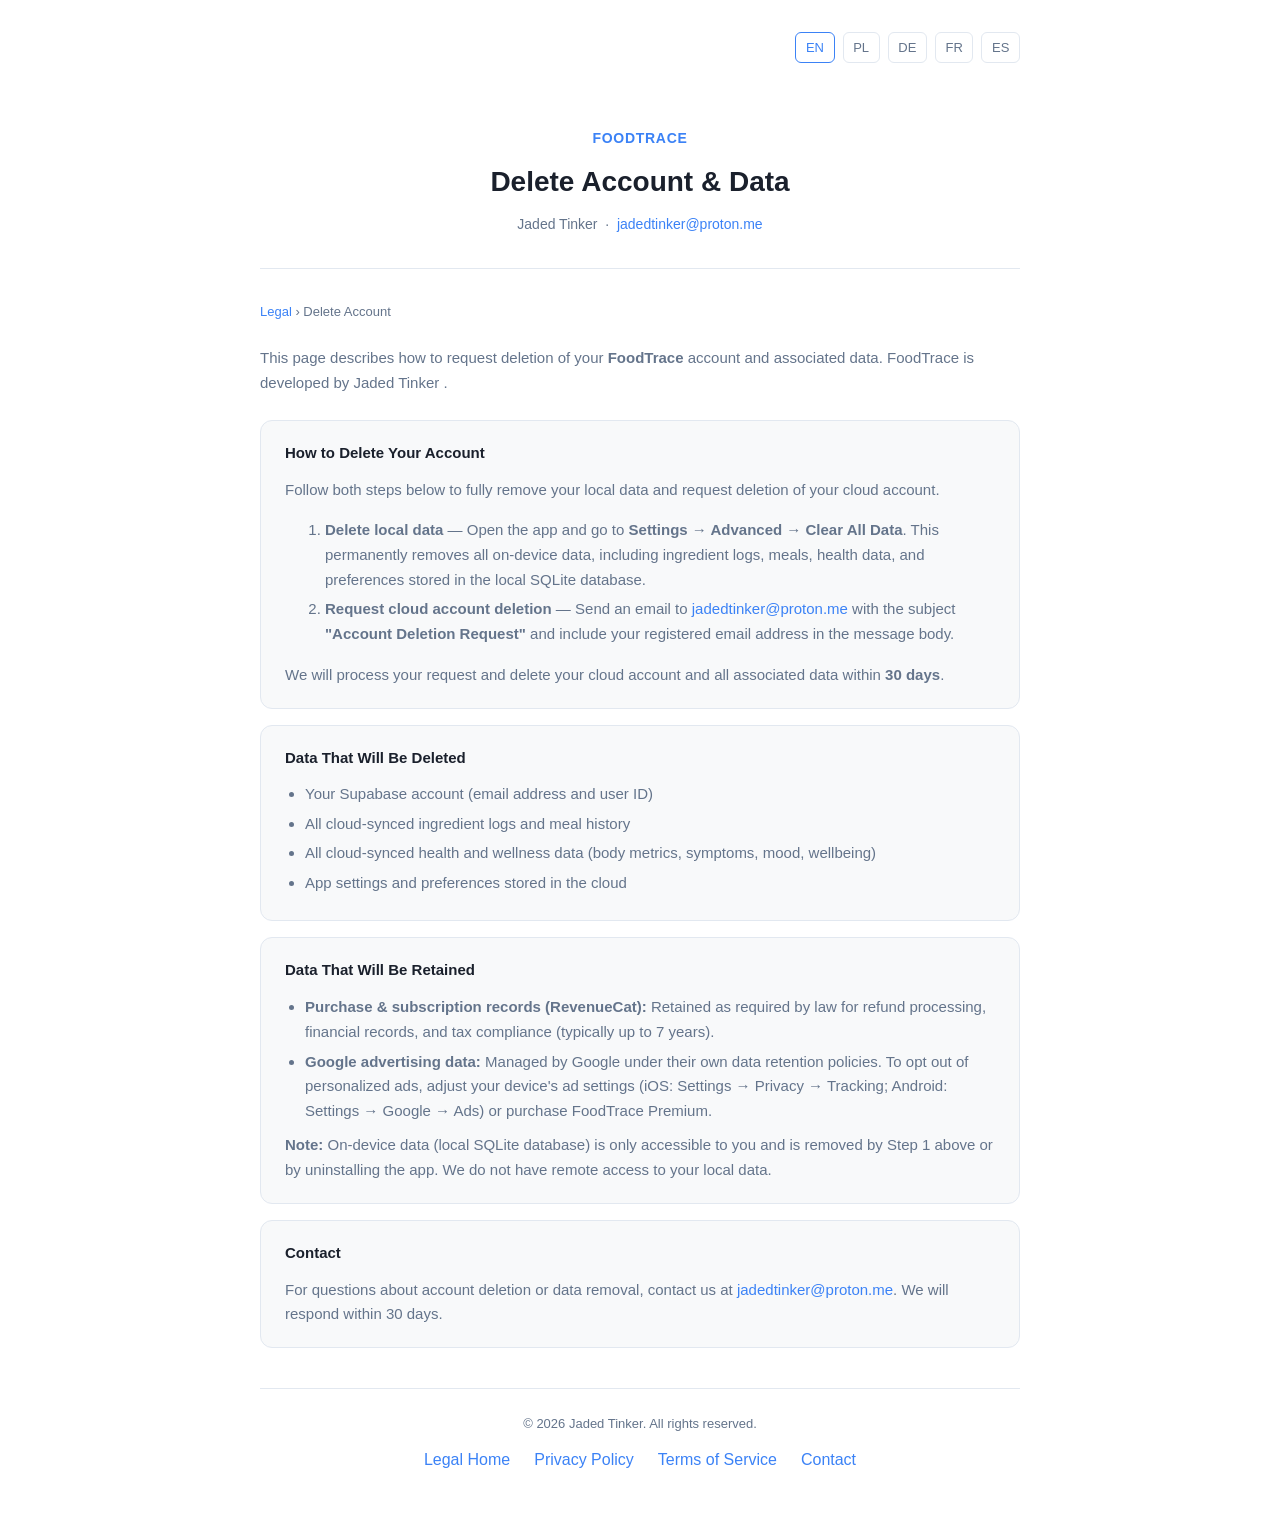
==== commit be99389b: "legal: update privacy pages" ====
--- a/delete-account.html
+++ b/delete-account.html
@@ -56,7 +56,7 @@
         >
           This page describes how to request deletion of your
           <strong>FoodTrace</strong> account and associated data. FoodTrace is
-          developed by Jaded Tinker (<code>com.jadedtinker.foodtrace</code>).
+          developed by Jaded Tinker .
         </p>
 
         <section>
@@ -168,8 +168,7 @@
         >
           Ta strona opisuje, jak poprosić o usunięcie konta w aplikacji
           <strong>FoodTrace</strong> i powiązanych z nim danych. Aplikacja
-          FoodTrace jest tworzona przez Jaded Tinker
-          (<code>com.jadedtinker.foodtrace</code>).
+          FoodTrace jest tworzona przez Jaded Tinker .
         </p>
 
         <section>
@@ -290,8 +289,7 @@
         >
           Diese Seite beschreibt, wie Sie die Löschung Ihres
           <strong>FoodTrace</strong>-Kontos und der damit verbundenen Daten
-          beantragen können. FoodTrace wird von Jaded Tinker entwickelt
-          (<code>com.jadedtinker.foodtrace</code>).
+          beantragen können. FoodTrace wird von Jaded Tinker entwickelt .
         </p>
 
         <section>
@@ -411,7 +409,7 @@
         >
           Cette page explique comment demander la suppression de votre compte
           <strong>FoodTrace</strong> et des données associées. FoodTrace est
-          développé par Jaded Tinker (<code>com.jadedtinker.foodtrace</code>).
+          développé par Jaded Tinker .
         </p>
 
         <section>
@@ -541,8 +539,7 @@
         >
           Esta página describe cómo solicitar la eliminación de su cuenta de
           <strong>FoodTrace</strong> y los datos asociados. FoodTrace es
-          desarrollado por Jaded Tinker
-          (<code>com.jadedtinker.foodtrace</code>).
+          desarrollado por Jaded Tinker.
         </p>
 
         <section>
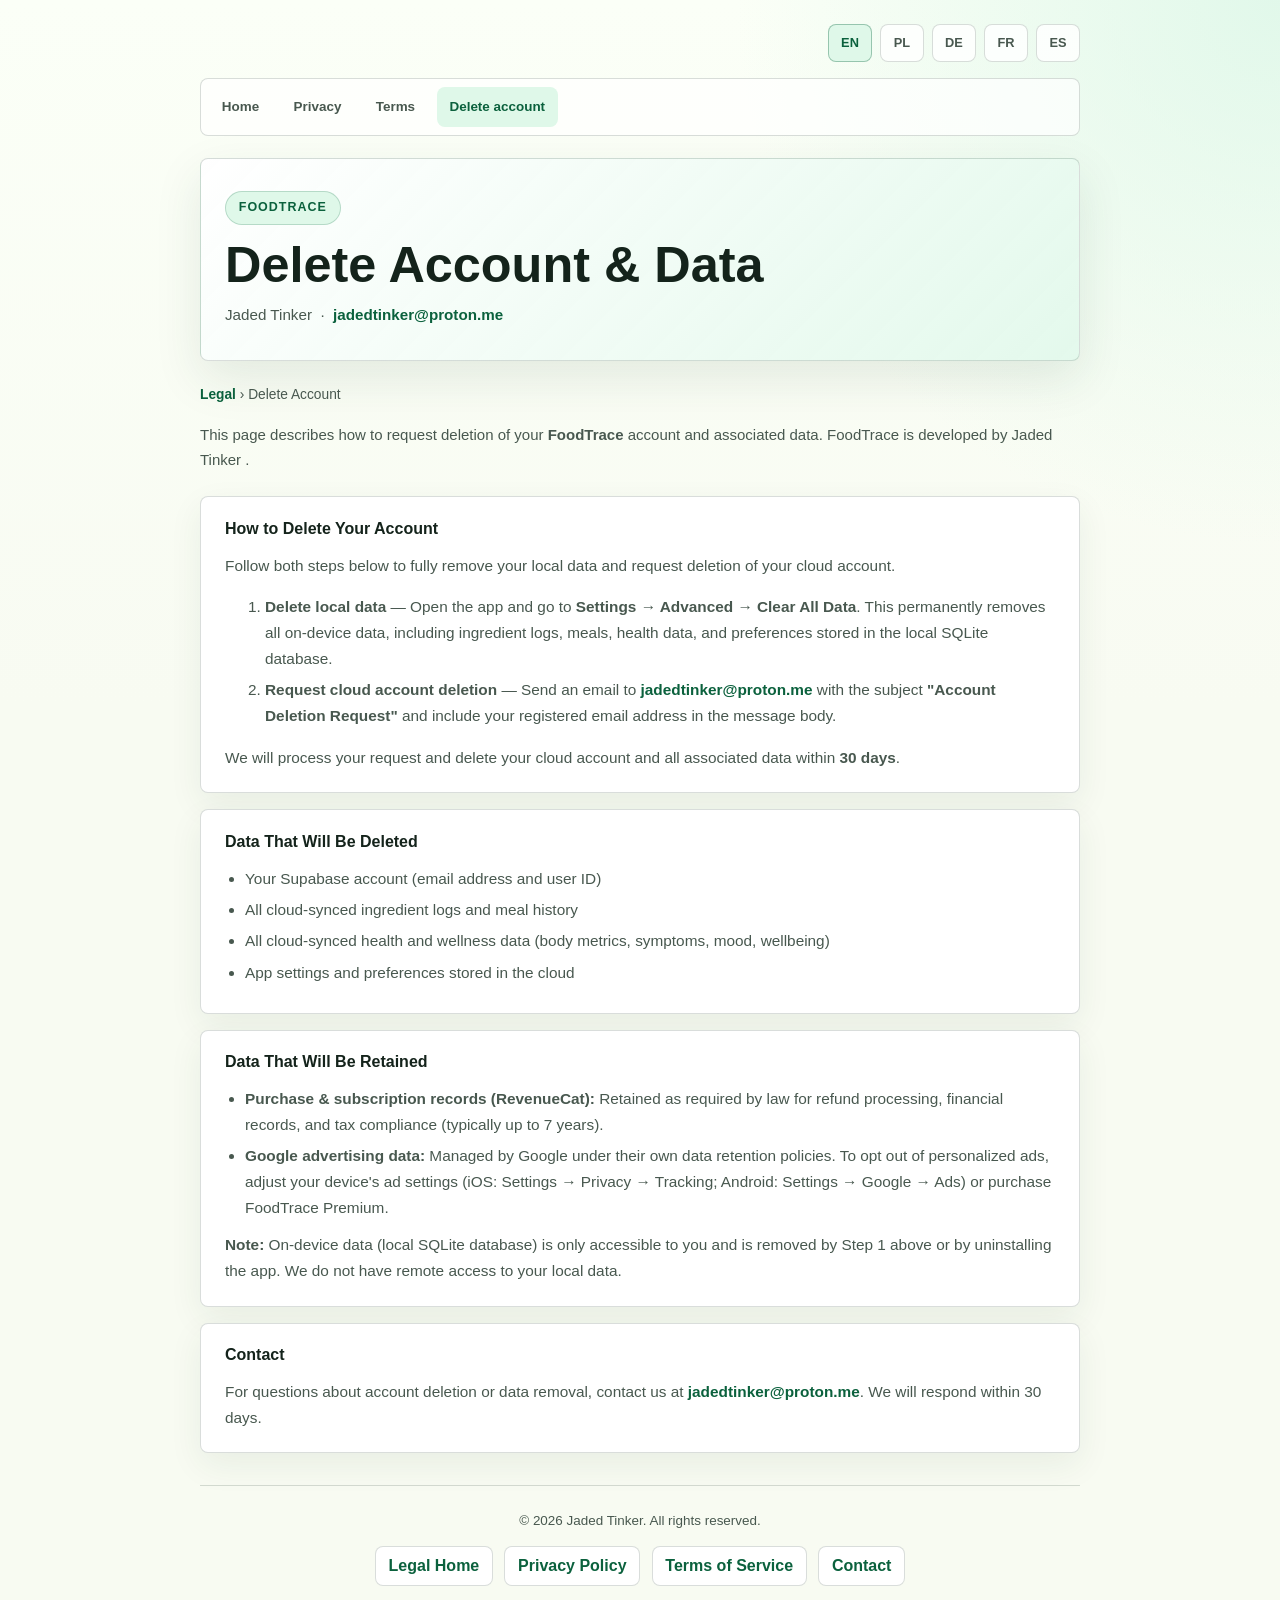
==== commit b884d30d: "legal: update pages styles" ====
--- a/delete-account.html
+++ b/delete-account.html
@@ -34,6 +34,13 @@
         <a href="?lang=es">ES</a>
       </nav>
 
+      <nav class="legal-doc-nav" id="legal-doc-nav" aria-label="Legal pages">
+        <a href="index.html" data-legal-page="home">Home</a>
+        <a href="privacy.html" data-legal-page="privacy">Privacy</a>
+        <a href="terms.html" data-legal-page="terms">Terms</a>
+        <a href="delete-account.html" data-legal-page="delete" aria-current="page">Delete account</a>
+      </nav>
+
       <!-- ═══════════════════════════ ENGLISH ═══════════════════════════ -->
       <div class="lang-block" data-lang="en">
         <header>
@@ -661,6 +668,26 @@
             links[j].classList.add("active");
           }
         }
+        var labels = {
+          en: { home: "Home", privacy: "Privacy", terms: "Terms", delete: "Delete account" },
+          pl: { home: "Start", privacy: "Prywatność", terms: "Warunki", delete: "Usuń konto" },
+          de: { home: "Start", privacy: "Datenschutz", terms: "Bedingungen", delete: "Konto löschen" },
+          fr: { home: "Accueil", privacy: "Confidentialité", terms: "Conditions", delete: "Supprimer le compte" },
+          es: { home: "Inicio", privacy: "Privacidad", terms: "Términos", delete: "Eliminar cuenta" },
+        };
+        var paths = {
+          home: "index.html",
+          privacy: "privacy.html",
+          terms: "terms.html",
+          delete: "delete-account.html",
+        };
+        var suffix = lang === "en" ? "" : "?lang=" + lang;
+        var navLinks = document.querySelectorAll("#legal-doc-nav a");
+        for (var k = 0; k < navLinks.length; k++) {
+          var page = navLinks[k].dataset.legalPage;
+          navLinks[k].textContent = labels[lang][page];
+          navLinks[k].href = paths[page] + suffix;
+        }
       })();
     </script>
   </body>
--- a/style.css
+++ b/style.css
@@ -5,120 +5,135 @@
 }
 
 :root {
-  --bg: #ffffff;
-  --surface: #f8f9fa;
-  --border: #e2e8f0;
-  --text: #1a202c;
-  --text-muted: #64748b;
-  --primary: #3b82f6;
-  --warning-bg: #fef2f2;
-  --warning-border: #fca5a5;
-  --warning-text: #991b1b;
-}
-
-@media (prefers-color-scheme: dark) {
-  :root {
-    --bg: #0f172a;
-    --surface: #1e293b;
-    --border: #334155;
-    --text: #f1f5f9;
-    --text-muted: #94a3b8;
-    --primary: #93c5fd;
-    --warning-bg: #1c0a0a;
-    --warning-border: #7f1d1d;
-    --warning-text: #fca5a5;
-  }
+  --legal-bg: #f8fbf2;
+  --legal-panel: #ffffff;
+  --legal-surface: #f1f8ed;
+  --legal-border: rgba(20, 48, 31, 0.16);
+  --legal-text: #14231b;
+  --legal-muted: #48584f;
+  --text-muted: var(--legal-muted);
+  --legal-green: #16a05f;
+  --legal-green-dark: #0b613d;
+  --legal-green-soft: #dff8e9;
+  --legal-blue-soft: #e6f2ff;
+  --legal-warning-bg: #fff2d2;
+  --legal-warning-border: rgba(168, 87, 31, 0.22);
+  --legal-warning-text: #76512a;
+  --legal-shadow: 0 18px 48px rgba(28, 69, 47, 0.1);
+  color-scheme: light;
 }
 
 html {
   font-size: 16px;
-}
-
-a {
-  color: var(--primary);
-  text-decoration: none;
-}
-
-a:hover {
-  text-decoration: underline;
+  scroll-behavior: smooth;
 }
 
 body {
   margin: 0;
   padding: 0;
-  background: var(--bg);
-  color: var(--text);
+  background:
+    radial-gradient(circle at top right, rgba(221, 247, 232, 0.86), transparent 34rem),
+    linear-gradient(180deg, #fbfff7 0%, var(--legal-bg) 44rem),
+    var(--legal-bg);
+  color: var(--legal-text);
   font-family:
     -apple-system, BlinkMacSystemFont, "Segoe UI", Roboto, Helvetica, Arial,
     sans-serif;
-  line-height: 1.65;
+  line-height: 1.68;
+}
+
+a {
+  color: var(--legal-green-dark);
+  font-weight: 700;
+  text-decoration: none;
+}
+
+a:hover {
+  color: var(--legal-green);
+  text-decoration: underline;
+  text-underline-offset: 0.18em;
 }
 
 .container {
-  max-width: 800px;
+  max-width: 920px;
   margin: 0 auto;
-  padding: 2rem 1.25rem 4rem;
+  padding: 1.25rem 1rem 4rem;
+}
+
+.lang-block {
+  display: block;
+}
+
+.lang-block[hidden] {
+  display: none;
 }
 
 /* Header */
 header {
-  text-align: center;
-  padding: 2.5rem 0 2rem;
-  border-bottom: 1px solid var(--border);
-  margin-bottom: 2rem;
+  margin: 0 0 1.4rem;
+  padding: 2rem 1.5rem;
+  border: 1px solid var(--legal-border);
+  border-radius: 8px;
+  background:
+    linear-gradient(135deg, rgba(255, 255, 255, 0.96), rgba(223, 248, 233, 0.86)),
+    var(--legal-panel);
+  box-shadow: var(--legal-shadow);
+  text-align: left;
 }
 
 header .app-name {
-  font-size: 0.875rem;
-  font-weight: 600;
-  color: var(--primary);
-  letter-spacing: 0.05em;
+  display: inline-flex;
+  min-height: 34px;
+  align-items: center;
+  margin: 0 0 0.85rem;
+  padding: 0 0.8rem;
+  border: 1px solid rgba(11, 97, 61, 0.2);
+  border-radius: 999px;
+  background: var(--legal-green-soft);
+  color: var(--legal-green-dark);
+  font-size: 0.78rem;
+  font-weight: 900;
+  letter-spacing: 0.08em;
   text-transform: uppercase;
-  margin: 0 0 0.5rem;
 }
 
 header h1 {
-  font-size: 1.75rem;
-  font-weight: 700;
-  margin: 0 0 0.5rem;
-  color: var(--text);
+  margin: 0 0 0.65rem;
+  color: var(--legal-text);
+  font-size: clamp(2rem, 5vw, 3.15rem);
+  font-weight: 900;
+  line-height: 1.06;
 }
 
 header .meta {
-  font-size: 0.875rem;
-  color: var(--text-muted);
+  max-width: 42rem;
   margin: 0;
-}
-
-header .meta a {
-  color: var(--primary);
-  text-decoration: none;
-}
-
-header .meta a:hover {
-  text-decoration: underline;
+  color: var(--legal-muted);
+  font-size: 0.95rem;
 }
 
 /* Sections */
 section {
-  background: var(--surface);
-  border: 1px solid var(--border);
-  border-radius: 0.75rem;
-  padding: 1.25rem 1.5rem;
   margin-bottom: 1rem;
+  padding: 1.25rem 1.35rem;
+  border: 1px solid var(--legal-border);
+  border-radius: 8px;
+  background: var(--legal-panel);
+  box-shadow: 0 12px 34px rgba(28, 69, 47, 0.07);
 }
 
 section h2 {
-  font-size: 0.9375rem;
-  font-weight: 600;
-  margin: 0 0 0.75rem;
-  color: var(--text);
+  margin: 0 0 0.8rem;
+  color: var(--legal-text);
+  font-size: 1rem;
+  font-weight: 850;
+  line-height: 1.3;
 }
 
 section p {
-  margin: 0 0 0.6rem;
-  font-size: 0.9375rem;
-  color: var(--text-muted);
+  margin: 0 0 0.7rem;
+  color: var(--legal-muted);
+  font-size: 0.96rem;
 }
 
 section p:last-child {
@@ -126,7 +141,7 @@
 }
 
 section ul {
-  margin: 0.25rem 0 0.6rem 1.25rem;
+  margin: 0.35rem 0 0.75rem 1.25rem;
   padding: 0;
 }
 
@@ -135,17 +150,17 @@
 }
 
 section li {
-  font-size: 0.9375rem;
-  color: var(--text-muted);
-  margin-bottom: 0.3rem;
+  margin-bottom: 0.35rem;
+  color: var(--legal-muted);
+  font-size: 0.96rem;
 }
 
 section .sub-heading {
-  font-size: 0.875rem;
-  font-weight: 600;
-  color: var(--text);
+  display: block;
   margin: 1rem 0 0.4rem;
-  display: block;
+  color: var(--legal-text);
+  font-size: 0.9rem;
+  font-weight: 800;
 }
 
 section .sub-heading:first-child {
@@ -154,135 +169,214 @@
 
 /* Medical disclaimer box */
 .disclaimer {
-  background: var(--warning-bg);
-  border: 1px solid var(--warning-border);
-  border-radius: 0.5rem;
+  margin: 0.9rem 0;
   padding: 1rem;
-  margin: 0.75rem 0;
+  border: 1px solid var(--legal-warning-border);
+  border-radius: 8px;
+  background: var(--legal-warning-bg);
 }
 
 .disclaimer .disclaimer-title {
-  font-size: 0.875rem;
-  font-weight: 700;
-  color: var(--warning-text);
-  margin: 0 0 0.5rem;
-  display: block;
+  display: block;
+  margin: 0 0 0.45rem;
+  color: #8a4f17;
+  font-size: 0.9rem;
+  font-weight: 900;
 }
 
 .disclaimer p {
-  font-size: 0.875rem;
-  color: var(--warning-text);
   margin: 0;
+  color: var(--legal-warning-text);
+  font-size: 0.92rem;
 }
 
 /* Third-party provider blocks */
 .provider {
   margin-top: 1rem;
   padding-top: 1rem;
-  border-top: 1px solid var(--border);
+  border-top: 1px solid var(--legal-border);
 }
 
 .provider:first-of-type {
-  border-top: none;
   margin-top: 0;
   padding-top: 0;
+  border-top: 0;
 }
 
 .provider-name {
-  font-size: 0.875rem;
-  font-weight: 600;
-  color: var(--text);
-  display: block;
-  margin-bottom: 0.3rem;
+  display: block;
+  margin-bottom: 0.35rem;
+  color: var(--legal-text);
+  font-size: 0.9rem;
+  font-weight: 800;
 }
 
 .provider-policy {
-  font-size: 0.8125rem;
-  color: var(--text-muted);
   display: block;
   margin-top: 0.25rem;
-}
-
-.provider-policy a {
-  color: var(--primary);
-  text-decoration: none;
-}
-
-.provider-policy a:hover {
-  text-decoration: underline;
+  color: var(--legal-muted);
+  font-size: 0.84rem;
 }
 
 /* Footer */
 footer {
-  margin-top: 2.5rem;
-  padding-top: 1.5rem;
-  border-top: 1px solid var(--border);
+  margin-top: 2rem;
+  padding: 1.5rem 0 0;
+  border-top: 1px solid var(--legal-border);
   text-align: center;
 }
 
 footer p {
-  font-size: 0.8125rem;
-  color: var(--text-muted);
-  margin: 0 0 0.5rem;
-}
-
-footer a {
-  color: var(--primary);
-  text-decoration: none;
-}
-
-footer a:hover {
-  text-decoration: underline;
+  margin: 0 0 0.65rem;
+  color: var(--legal-muted);
+  font-size: 0.84rem;
 }
 
 footer .footer-links {
   display: flex;
   justify-content: center;
-  gap: 1.5rem;
+  gap: 0.7rem;
   flex-wrap: wrap;
-  margin-top: 0.75rem;
+  margin-top: 0.85rem;
+}
+
+footer .footer-links a {
+  display: inline-flex;
+  min-height: 40px;
+  align-items: center;
+  padding: 0 0.8rem;
+  border: 1px solid var(--legal-border);
+  border-radius: 8px;
+  background: var(--legal-panel);
+}
+
+footer .footer-links a:hover {
+  background: var(--legal-green-soft);
+  text-decoration: none;
 }
 
 /* Language switcher */
 .lang-switcher {
   display: flex;
+  justify-content: flex-end;
   gap: 0.5rem;
-  justify-content: flex-end;
   flex-wrap: wrap;
-  margin-bottom: 1.5rem;
+  margin-bottom: 1rem;
 }
 
 .lang-switcher a {
-  font-size: 0.8125rem;
-  font-weight: 500;
-  padding: 0.25rem 0.6rem;
-  border-radius: 0.375rem;
-  border: 1px solid var(--border);
-  color: var(--text-muted);
+  display: inline-flex;
+  min-height: 38px;
+  align-items: center;
+  justify-content: center;
+  min-width: 44px;
+  padding: 0 0.65rem;
+  border: 1px solid var(--legal-border);
+  border-radius: 8px;
+  background: rgba(255, 255, 255, 0.82);
+  color: var(--legal-muted);
+  font-size: 0.8rem;
+  font-weight: 850;
   text-decoration: none;
   transition:
+    background-color 0.15s,
     border-color 0.15s,
     color 0.15s;
 }
 
 .lang-switcher a:hover,
 .lang-switcher a.active {
-  border-color: var(--primary);
-  color: var(--primary);
+  border-color: rgba(11, 97, 61, 0.34);
+  background: var(--legal-green-soft);
+  color: var(--legal-green-dark);
+  text-decoration: none;
+}
+
+.legal-doc-nav {
+  display: flex;
+  flex-wrap: wrap;
+  gap: 0.55rem;
+  margin: 0 0 1.35rem;
+  padding: 0.5rem;
+  border: 1px solid var(--legal-border);
+  border-radius: 8px;
+  background: rgba(255, 255, 255, 0.7);
+}
+
+.legal-doc-nav a {
+  display: inline-flex;
+  min-height: 40px;
+  align-items: center;
+  justify-content: center;
+  padding: 0 0.8rem;
+  border-radius: 8px;
+  color: var(--legal-muted);
+  font-size: 0.84rem;
+  font-weight: 850;
+  text-decoration: none;
+}
+
+.legal-doc-nav a:hover,
+.legal-doc-nav a.active,
+.legal-doc-nav a[aria-current="page"] {
+  background: var(--legal-green-soft);
+  color: var(--legal-green-dark);
+  text-decoration: none;
 }
 
 /* Nav breadcrumb */
 .breadcrumb {
-  font-size: 0.8125rem;
-  color: var(--text-muted);
-  margin-bottom: 1.5rem;
+  margin: 0 0 1rem;
+  color: var(--legal-muted);
+  font-size: 0.86rem;
 }
 
 .breadcrumb a {
-  color: var(--primary);
-  text-decoration: none;
-}
-
-.breadcrumb a:hover {
-  text-decoration: underline;
-}
+  color: var(--legal-green-dark);
+}
+
+.lang-block > p:not([class]) {
+  margin: 0 0 1.35rem;
+  color: var(--legal-muted);
+}
+
+@media (min-width: 760px) {
+  .container {
+    padding: 1.5rem 1.25rem 4rem;
+  }
+
+  section {
+    padding: 1.35rem 1.5rem;
+  }
+}
+
+@media (max-width: 560px) {
+  .container {
+    padding: 1rem 0.85rem 3rem;
+  }
+
+  header {
+    padding: 1.5rem 1rem;
+  }
+
+  .lang-switcher {
+    justify-content: flex-start;
+  }
+
+  .legal-doc-nav {
+    padding: 0.45rem;
+  }
+
+  .legal-doc-nav a {
+    flex: 1 1 calc(50% - 0.55rem);
+  }
+
+  footer .footer-links {
+    justify-content: stretch;
+  }
+
+  footer .footer-links a {
+    justify-content: center;
+    flex: 1 1 100%;
+  }
+}
